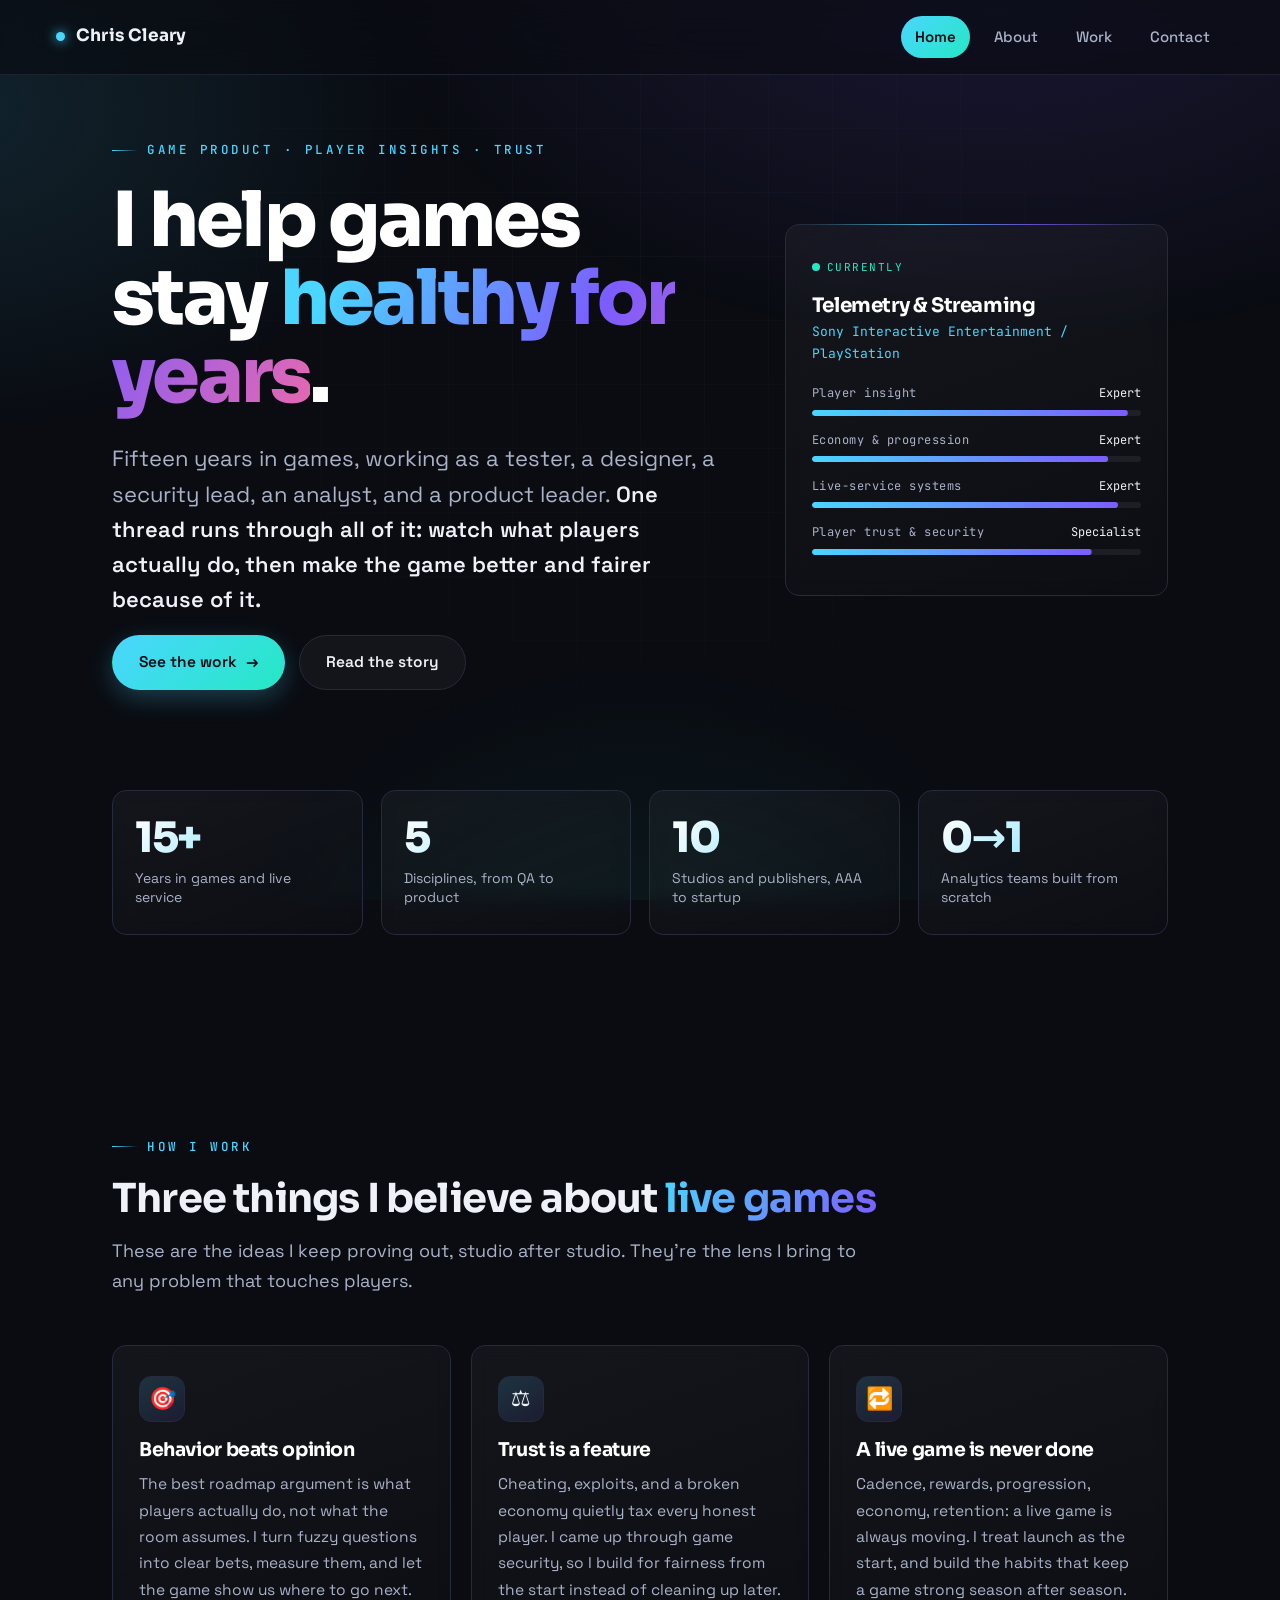
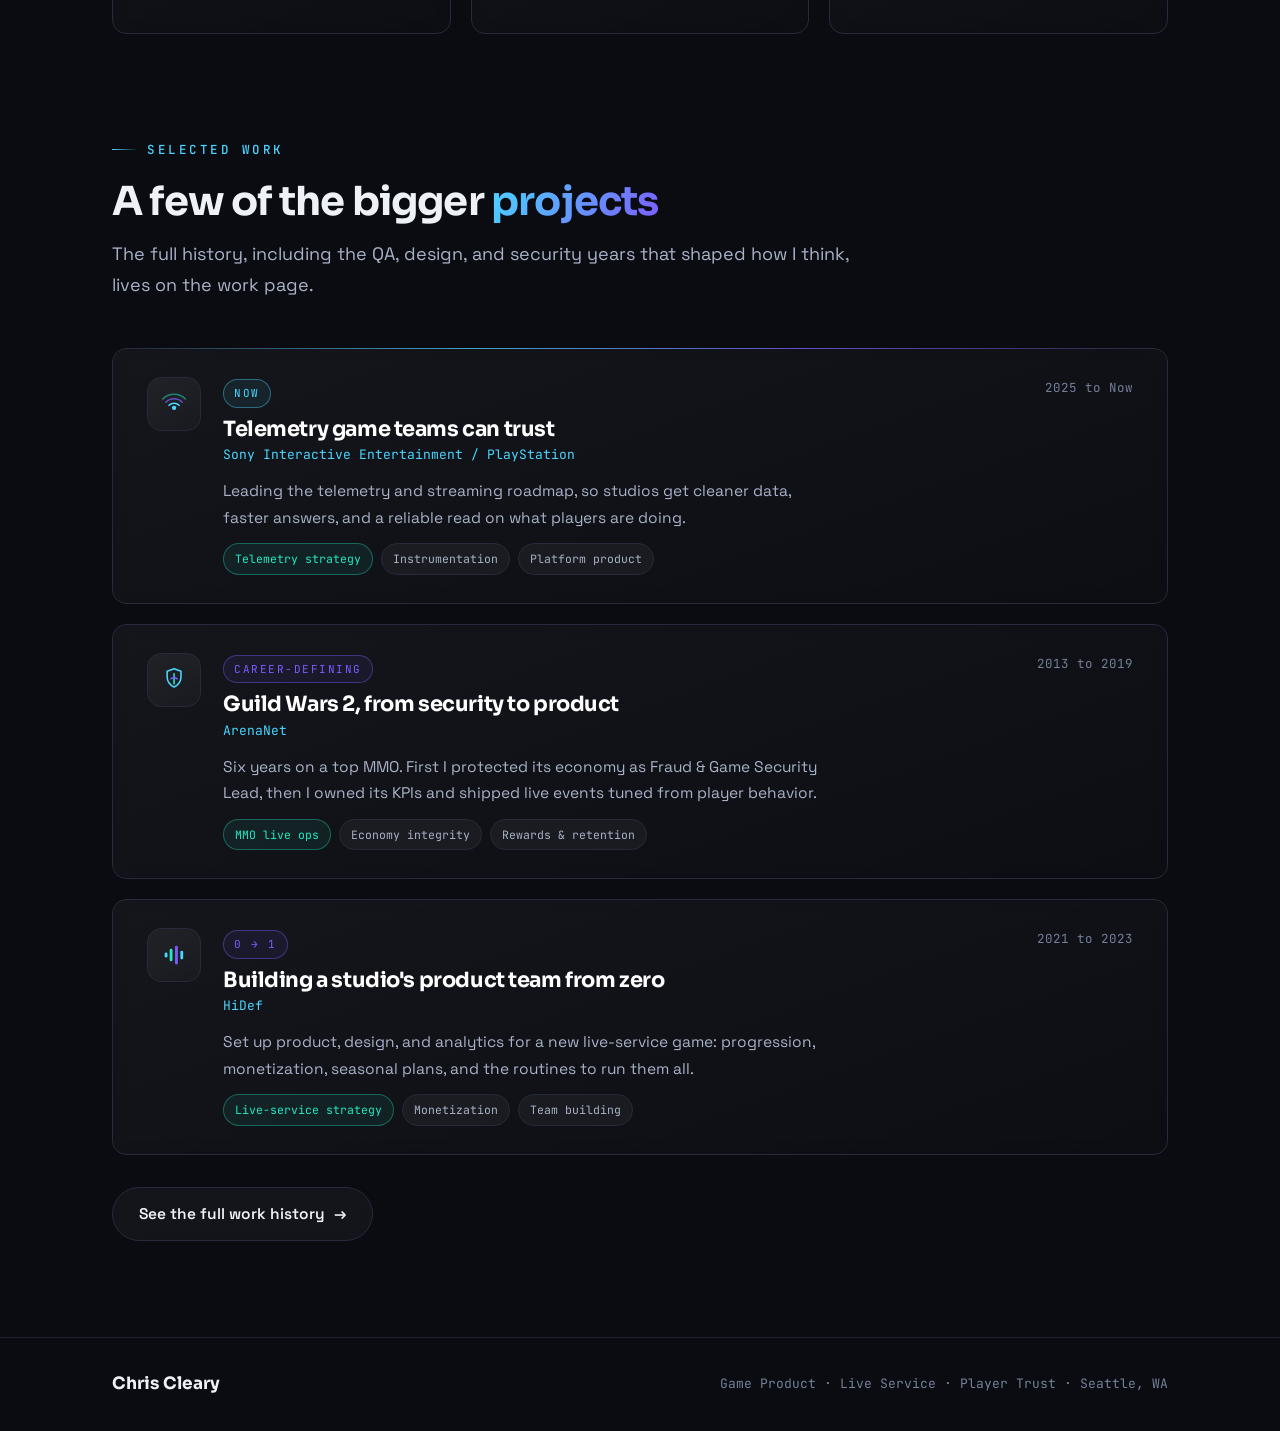
==== index.html @ 8abe70db "Add files via upload" ====
<!DOCTYPE html>
<html lang="en">
<head>
<meta charset="UTF-8">
<meta name="viewport" content="width=device-width, initial-scale=1.0">
<title>Chris Cleary, Game Product Manager</title>
<meta name="description" content="Game product, analytics, and player-trust leader with 15+ years across AAA, MMO, and live-service games. I help live games stay healthy for years.">
<meta name="author" content="Chris Cleary">
<meta property="og:type" content="website">
<meta property="og:title" content="Chris Cleary, Game Product Manager">
<meta property="og:description" content="Game product, analytics, and player-trust leader. I help live games stay healthy for years.">
<meta name="twitter:card" content="summary">
<meta name="twitter:title" content="Chris Cleary, Game Product Manager">
<meta name="twitter:description" content="Game product, analytics, and player-trust leader. I help live games stay healthy for years.">
<link rel="icon" href="data:image/svg+xml,%3Csvg xmlns=%27http://www.w3.org/2000/svg%27 viewBox=%270 0 32 32%27%3E%3Crect width=%2732%27 height=%2732%27 rx=%278%27 fill=%27%230a0c12%27/%3E%3Ccircle cx=%2716%27 cy=%2716%27 r=%277%27 fill=%27none%27 stroke=%27%234ad6ff%27 stroke-width=%272.5%27/%3E%3Ccircle cx=%2716%27 cy=%2716%27 r=%272.5%27 fill=%27%237c5cff%27/%3E%3C/svg%3E">
<link rel="stylesheet" href="style.css">
</head>
<body>

<nav class="nav">
  <a class="brand" href="index.html"><span class="dot"></span> Chris Cleary</a>
  <div class="nav-links">
    <a href="index.html" class="active">Home</a>
    <a href="about.html">About</a>
    <a href="work.html">Work</a>
    <a href="contact.html">Contact</a>
  </div>
</nav>

<header class="hero">
  <div class="wrap hero-grid">
    <div>
      <span class="kicker">Game Product · Player Insights · Trust</span>
      <h1>I help games<br>stay <span class="grad">healthy for years</span>.</h1>
      <p class="lede">Fifteen years in games, working as a tester, a designer, a security lead, an analyst, and a product leader. <strong>One thread runs through all of it: watch what players actually do, then make the game better and fairer because of it.</strong></p>
      <div class="hero-cta">
        <a class="btn" href="work.html">See the work <span class="arr">&rarr;</span></a>
        <a class="btn ghost" href="about.html">Read the story</a>
      </div>
    </div>

    <aside class="panel lit status-card">
      <div class="live"><span class="ring"></span> Currently</div>
      <h3>Telemetry &amp; Streaming</h3>
      <div class="org">Sony Interactive Entertainment / PlayStation</div>
      <div class="attr">
        <div class="attr-top"><span class="k">Player insight</span><span class="v">Expert</span></div>
        <div class="track"><i data-v="0.96"></i></div>
      </div>
      <div class="attr">
        <div class="attr-top"><span class="k">Economy &amp; progression</span><span class="v">Expert</span></div>
        <div class="track"><i data-v="0.9"></i></div>
      </div>
      <div class="attr">
        <div class="attr-top"><span class="k">Live-service systems</span><span class="v">Expert</span></div>
        <div class="track"><i data-v="0.93"></i></div>
      </div>
      <div class="attr">
        <div class="attr-top"><span class="k">Player trust &amp; security</span><span class="v">Specialist</span></div>
        <div class="track"><i data-v="0.85"></i></div>
      </div>
    </aside>
  </div>
</header>

<main class="wrap">

  <section style="padding-top:clamp(16px,3vw,32px)">
    <div class="metrics">
      <div class="panel hover-lift metric reveal"><div class="n">15+</div><div class="l">Years in games and live service</div></div>
      <div class="panel hover-lift metric reveal" data-delay="80"><div class="n">5</div><div class="l">Disciplines, from QA to product</div></div>
      <div class="panel hover-lift metric reveal" data-delay="160"><div class="n">10</div><div class="l">Studios and publishers, AAA to startup</div></div>
      <div class="panel hover-lift metric reveal" data-delay="240"><div class="n">0&rarr;1</div><div class="l">Analytics teams built from scratch</div></div>
    </div>
  </section>

  <section>
    <span class="kicker">How I work</span>
    <h2 class="section-title">Three things I believe about <span class="accent">live games</span></h2>
    <p class="section-sub">These are the ideas I keep proving out, studio after studio. They're the lens I bring to any problem that touches players.</p>
    <div class="pillars">
      <div class="panel hover-lift pillar reveal">
        <div class="ic">🎯</div>
        <h3>Behavior beats opinion</h3>
        <p>The best roadmap argument is what players actually do, not what the room assumes. I turn fuzzy questions into clear bets, measure them, and let the game show us where to go next.</p>
      </div>
      <div class="panel hover-lift pillar reveal" data-delay="100">
        <div class="ic">⚖️</div>
        <h3>Trust is a feature</h3>
        <p>Cheating, exploits, and a broken economy quietly tax every honest player. I came up through game security, so I build for fairness from the start instead of cleaning up later.</p>
      </div>
      <div class="panel hover-lift pillar reveal" data-delay="200">
        <div class="ic">🔁</div>
        <h3>A live game is never done</h3>
        <p>Cadence, rewards, progression, economy, retention: a live game is always moving. I treat launch as the start, and build the habits that keep a game strong season after season.</p>
      </div>
    </div>
  </section>

  <section style="padding-top:0">
    <span class="kicker">Selected work</span>
    <h2 class="section-title">A few of the bigger <span class="accent">projects</span></h2>
    <p class="section-sub">The full history, including the QA, design, and security years that shaped how I think, lives on the work page.</p>

    <div class="work-list">
      <a class="panel hover-lift lit work-card reveal" href="work.html#playstation">
        <div class="glyph"><span class="ricon" data-icon="telemetry"></span></div>
        <div>
          <span class="tier flagship">Now</span>
          <h3>Telemetry game teams can trust</h3>
          <div class="org">Sony Interactive Entertainment / PlayStation</div>
          <p class="blurb">Leading the telemetry and streaming roadmap, so studios get cleaner data, faster answers, and a reliable read on what players are doing.</p>
          <div class="chips"><span class="chip hot">Telemetry strategy</span><span class="chip">Instrumentation</span><span class="chip">Platform product</span></div>
        </div>
        <div class="when">2025 to Now</div>
      </a>

      <a class="panel hover-lift work-card reveal" data-delay="80" href="work.html#arenanet">
        <div class="glyph"><span class="ricon" data-icon="mmo"></span></div>
        <div>
          <span class="tier core">Career-defining</span>
          <h3>Guild Wars 2, from security to product</h3>
          <div class="org">ArenaNet</div>
          <p class="blurb">Six years on a top MMO. First I protected its economy as Fraud &amp; Game Security Lead, then I owned its KPIs and shipped live events tuned from player behavior.</p>
          <div class="chips"><span class="chip hot">MMO live ops</span><span class="chip">Economy integrity</span><span class="chip">Rewards &amp; retention</span></div>
        </div>
        <div class="when">2013 to 2019</div>
      </a>

      <a class="panel hover-lift work-card reveal" data-delay="160" href="work.html#hidef">
        <div class="glyph"><span class="ricon" data-icon="rhythm"></span></div>
        <div>
          <span class="tier core">0 &rarr; 1</span>
          <h3>Building a studio's product team from zero</h3>
          <div class="org">HiDef</div>
          <p class="blurb">Set up product, design, and analytics for a new live-service game: progression, monetization, seasonal plans, and the routines to run them all.</p>
          <div class="chips"><span class="chip hot">Live-service strategy</span><span class="chip">Monetization</span><span class="chip">Team building</span></div>
        </div>
        <div class="when">2021 to 2023</div>
      </a>
    </div>

    <div style="margin-top:32px"><a class="btn ghost" href="work.html">See the full work history <span class="arr">&rarr;</span></a></div>
  </section>

</main>

<footer class="footer">
  <div class="wrap">
    <span class="fb">Chris Cleary</span>
    <span class="fm">Game Product · Live Service · Player Trust · Seattle, WA</span>
  </div>
</footer>

<script src="app.js"></script>
<script src="icons.js"></script>
</body>
</html>
---- style.css ----
/* ============================================================
   CHRIS CLEARY  ·  Portfolio  ·  v2 "Console UI"
   Modern gaming aesthetic: PS5 / Riot / Destiny console-launcher
   feel. Deep desaturated charcoal-blue base, frosted-glass panels,
   a single confident cyan->violet accent, refined grotesk type,
   soft glow + smooth motion. No pixels, no scanlines.
   ============================================================ */

@import url('https://fonts.googleapis.com/css2?family=Sora:wght@300;400;500;600;700;800&family=Space+Grotesk:wght@400;500;600;700&family=JetBrains+Mono:wght@400;500&display=swap');

:root {
  --bg:        #0a0c12;
  --bg-2:      #0e111a;
  --surface:   #141823;
  --surface-2: #1a1f2e;
  --line:      #252b3d;
  --line-soft: #1c2230;

  --text:      #eef1f8;
  --text-2:    #aab2c8;
  --muted:     #767f99;

  --accent:    #4ad6ff;
  --accent-2:  #7c5cff;
  --accent-3:  #25e8c4;
  --signal:    #ff6b9d;
  --amber:     #ffc24b;

  --glow: 0 0 40px rgba(74,214,255,.18);

  --display: 'Sora', system-ui, sans-serif;
  --body:    'Space Grotesk', system-ui, sans-serif;
  --mono:    'JetBrains Mono', monospace;

  --r-sm: 8px;
  --r:    14px;
  --r-lg: 22px;
  --maxw: 1120px;
  --ease: cubic-bezier(.22,.61,.36,1);
}

* { box-sizing: border-box; margin: 0; padding: 0; }
html { scroll-behavior: smooth; -webkit-font-smoothing: antialiased; }

body {
  font-family: var(--body);
  background: var(--bg);
  color: var(--text);
  line-height: 1.7;
  font-size: 17px;
  overflow-x: hidden;
  position: relative;
  min-height: 100vh;
}

body::before {
  content: ""; position: fixed; inset: 0; z-index: 0; pointer-events: none;
  background:
    radial-gradient(1100px 700px at 78% -8%, rgba(124,92,255,.16), transparent 60%),
    radial-gradient(900px 600px at -5% 12%, rgba(74,214,255,.12), transparent 55%),
    radial-gradient(800px 700px at 50% 115%, rgba(37,232,196,.08), transparent 55%);
}
body::after {
  content: ""; position: fixed; inset: 0; z-index: 0; pointer-events: none;
  background-image:
    linear-gradient(rgba(255,255,255,.022) 1px, transparent 1px),
    linear-gradient(90deg, rgba(255,255,255,.022) 1px, transparent 1px);
  background-size: 64px 64px;
  -webkit-mask-image: radial-gradient(circle at 50% 30%, #000 0%, transparent 75%);
  mask-image: radial-gradient(circle at 50% 30%, #000 0%, transparent 75%);
}

a { color: var(--accent); text-decoration: none; transition: color .2s; }
::selection { background: rgba(74,214,255,.28); color: #fff; }

/* ===== NAV ===== */
.nav {
  position: sticky; top: 0; z-index: 100;
  display: flex; align-items: center; justify-content: space-between; gap: 1rem;
  padding: 16px clamp(18px, 5vw, 56px);
  background: rgba(10,12,18,.7);
  backdrop-filter: blur(18px) saturate(140%);
  -webkit-backdrop-filter: blur(18px) saturate(140%);
  border-bottom: 1px solid var(--line-soft);
}
.brand { font-family: var(--display); font-weight: 700; font-size: 17px; letter-spacing:.2px; color: var(--text); display:flex; align-items:center; gap:11px; }
.brand .dot { width:9px; height:9px; border-radius:50%; background: var(--accent); box-shadow:0 0 12px var(--accent); animation: pulse 2.4s var(--ease) infinite; }
@keyframes pulse { 0%,100%{box-shadow:0 0 10px var(--accent);opacity:1} 50%{box-shadow:0 0 20px var(--accent);opacity:.6} }

.nav-links { display:flex; gap:clamp(4px,1.5vw,10px); align-items:center; }
.nav-links a { font-family:var(--body); font-weight:500; font-size:15px; color:var(--text-2); padding:8px 14px; border-radius:100px; transition:all .2s var(--ease); }
.nav-links a:hover { color:var(--text); background:rgba(255,255,255,.05); }
.nav-links a.active { color:var(--bg); background:linear-gradient(135deg,var(--accent),var(--accent-3)); font-weight:600; }

/* ===== LAYOUT ===== */
.wrap { max-width:var(--maxw); margin:0 auto; padding:0 clamp(18px,5vw,32px); position:relative; z-index:1; }
section { padding: clamp(48px,8vw,96px) 0; }

.kicker { font-family:var(--mono); font-size:12.5px; font-weight:500; color:var(--accent); letter-spacing:2.5px; text-transform:uppercase; display:inline-flex; align-items:center; gap:9px; margin-bottom:20px; }
.kicker::before { content:""; width:26px; height:1px; background:linear-gradient(90deg,var(--accent),transparent); }

h1,h2,h3,h4 { font-family:var(--display); font-weight:700; line-height:1.12; letter-spacing:-.02em; }
.section-title { font-size:clamp(26px,4.5vw,40px); color:var(--text); margin-bottom:14px; }
.section-title .accent { background:linear-gradient(120deg,var(--accent),var(--accent-2)); -webkit-background-clip:text; background-clip:text; color:transparent; }
.section-sub { color:var(--text-2); font-size:18px; max-width:62ch; margin-bottom:48px; }

/* ===== GLASS PANELS ===== */
.panel { background:linear-gradient(160deg,rgba(255,255,255,.045),rgba(255,255,255,.012)); border:1px solid var(--line); border-radius:var(--r); backdrop-filter:blur(8px); -webkit-backdrop-filter:blur(8px); position:relative; transition:border-color .3s var(--ease),transform .3s var(--ease),box-shadow .3s var(--ease); }
.panel.hover-lift:hover { transform:translateY(-4px); border-color:rgba(74,214,255,.4); box-shadow:0 20px 50px rgba(0,0,0,.45),var(--glow); }
.panel.lit::before { content:""; position:absolute; top:-1px; left:22px; right:22px; height:1px; background:linear-gradient(90deg,transparent,var(--accent),var(--accent-2),transparent); opacity:.7; }

/* ===== BUTTONS ===== */
.btn { font-family:var(--body); font-weight:600; font-size:15.5px; cursor:pointer; display:inline-flex; align-items:center; gap:9px; padding:13px 26px; border-radius:100px; border:1px solid transparent; color:var(--bg); background:linear-gradient(135deg,var(--accent),var(--accent-3)); transition:transform .2s var(--ease),box-shadow .2s var(--ease),filter .2s; box-shadow:0 8px 24px rgba(74,214,255,.25); }
.btn:hover { transform:translateY(-2px); box-shadow:0 14px 34px rgba(74,214,255,.38); filter:brightness(1.06); }
.btn:active { transform:translateY(0); }
.btn.ghost { background:rgba(255,255,255,.04); color:var(--text); border-color:var(--line); box-shadow:none; backdrop-filter:blur(8px); }
.btn.ghost:hover { border-color:rgba(74,214,255,.5); color:var(--accent); box-shadow:0 0 0 1px rgba(74,214,255,.3); }
.btn .arr { transition:transform .2s var(--ease); }
.btn:hover .arr { transform:translateX(3px); }

/* ===== HERO ===== */
.hero { padding-top:clamp(28px,5vw,56px); padding-bottom:clamp(36px,6vw,68px); }
.hero-grid { display:grid; grid-template-columns:1.35fr .85fr; gap:clamp(32px,5vw,64px); align-items:center; }
@media (max-width:880px){ .hero-grid{grid-template-columns:1fr;} }
.hero h1 { font-size:clamp(38px,7vw,76px); font-weight:800; line-height:1.03; letter-spacing:-.035em; color:#fff; margin-bottom:26px; }
.hero h1 .grad { background:linear-gradient(115deg,var(--accent) 10%,var(--accent-2) 55%,var(--signal) 110%); -webkit-background-clip:text; background-clip:text; color:transparent; }
.hero .lede { font-size:clamp(18px,2.3vw,22px); color:var(--text-2); max-width:54ch; margin-bottom:18px; line-height:1.6; }
.hero .lede strong { color:var(--text); font-weight:600; }
.hero-cta { display:flex; gap:14px; flex-wrap:wrap; margin-top:14px; }

.status-card { padding:26px; }
.status-card .live { font-family:var(--mono); font-size:11px; letter-spacing:1.5px; text-transform:uppercase; color:var(--accent-3); display:inline-flex; align-items:center; gap:7px; margin-bottom:18px; }
.status-card .live .ring { width:8px; height:8px; border-radius:50%; background:var(--accent-3); animation:live 2s infinite; }
@keyframes live { 0%{box-shadow:0 0 0 0 rgba(37,232,196,.5)} 70%{box-shadow:0 0 0 8px rgba(37,232,196,0)} 100%{box-shadow:0 0 0 0 rgba(37,232,196,0)} }
.status-card h3 { font-size:20px; color:#fff; margin-bottom:4px; }
.status-card .org { font-family:var(--mono); font-size:13px; color:var(--accent); margin-bottom:18px; }
.attr { margin:14px 0; }
.attr-top { display:flex; justify-content:space-between; font-family:var(--mono); font-size:12px; margin-bottom:6px; }
.attr-top .k { color:var(--text-2); letter-spacing:.5px; }
.attr-top .v { color:var(--text); }
.track { height:6px; border-radius:100px; background:rgba(255,255,255,.06); overflow:hidden; }
.track > i { display:block; height:100%; border-radius:100px; transform-origin:left; background:linear-gradient(90deg,var(--accent),var(--accent-2)); }

/* ===== METRICS ===== */
.metrics { display:grid; grid-template-columns:repeat(4,1fr); gap:18px; }
@media (max-width:720px){ .metrics{grid-template-columns:repeat(2,1fr);} }
.metric { padding:26px 22px; }
.metric .n { font-family:var(--display); font-weight:800; font-size:clamp(30px,4vw,42px); line-height:1; letter-spacing:-.03em; background:linear-gradient(135deg,#fff,var(--accent)); -webkit-background-clip:text; background-clip:text; color:transparent; }
.metric .l { font-size:14px; color:var(--text-2); margin-top:10px; line-height:1.4; }

/* ===== PILLARS ===== */
.pillars { display:grid; grid-template-columns:repeat(3,1fr); gap:20px; }
@media (max-width:820px){ .pillars{grid-template-columns:1fr;} }
.pillar { padding:30px 26px; }
.pillar .ic { width:46px; height:46px; border-radius:12px; display:grid; place-items:center; font-size:22px; background:linear-gradient(150deg,rgba(74,214,255,.16),rgba(124,92,255,.1)); border:1px solid var(--line); margin-bottom:18px; }
.pillar h3 { font-size:19px; color:#fff; margin-bottom:10px; }
.pillar p { color:var(--text-2); font-size:15.5px; }

/* ===== WORK CARDS ===== */
.work-list { display:grid; gap:20px; }
.work-card { padding:28px clamp(22px,3vw,34px); display:grid; grid-template-columns:auto 1fr auto; gap:22px; align-items:start; }
@media (max-width:680px){ .work-card{grid-template-columns:1fr; gap:14px;} }
.work-card .glyph { width:54px; height:54px; border-radius:14px; display:grid; place-items:center; font-size:24px; background:linear-gradient(150deg,rgba(255,255,255,.06),rgba(255,255,255,.02)); border:1px solid var(--line); }
.work-card h3 { font-size:21px; color:#fff; margin-bottom:3px; }
.work-card .org { font-family:var(--mono); font-size:13px; color:var(--accent); }
.work-card .blurb { color:var(--text-2); font-size:15.5px; margin:12px 0; max-width:60ch; }
.work-card .when { font-family:var(--mono); font-size:12.5px; color:var(--muted); white-space:nowrap; }
@media (max-width:680px){ .work-card .when{order:-1;} }
.chips { display:flex; flex-wrap:wrap; gap:8px; }
.chip { font-family:var(--mono); font-size:11.5px; color:var(--text-2); background:rgba(255,255,255,.04); border:1px solid var(--line); padding:5px 11px; border-radius:100px; }
.chip.hot { color:var(--accent-3); border-color:rgba(37,232,196,.35); background:rgba(37,232,196,.07); }
.tier { font-family:var(--mono); font-size:11px; letter-spacing:1.5px; text-transform:uppercase; padding:4px 10px; border-radius:100px; display:inline-block; margin-bottom:10px; }
.tier.flagship { color:var(--accent); border:1px solid rgba(74,214,255,.4); background:rgba(74,214,255,.08); }
.tier.core { color:var(--accent-2); border:1px solid rgba(124,92,255,.4); background:rgba(124,92,255,.08); }
.tier.foundation { color:var(--amber); border:1px solid rgba(255,194,75,.35); background:rgba(255,194,75,.07); }

/* ===== CASE STUDY ===== */
.case { padding:36px clamp(24px,4vw,44px); }
.case-head { display:flex; flex-wrap:wrap; justify-content:space-between; gap:14px; align-items:baseline; margin-bottom:8px; }
.case h2 { font-size:clamp(24px,3.6vw,32px); color:#fff; }
.case .role { font-family:var(--mono); font-size:14px; color:var(--accent); margin-top:4px; }
.case .when { font-family:var(--mono); font-size:13px; color:var(--muted); }
.case .lead { color:var(--text); font-size:18px; line-height:1.7; margin:18px 0; }
.case .block-label { font-family:var(--mono); font-size:12px; letter-spacing:2px; text-transform:uppercase; color:var(--accent-3); margin:26px 0 10px; display:flex; align-items:center; gap:9px; }
.case .block-label::before { content:""; width:18px; height:1px; background:var(--accent-3); }
.case p { color:var(--text-2); }
.case .outcomes { list-style:none; display:grid; gap:10px; margin-top:8px; }
.case .outcomes li { color:var(--text); font-size:16px; padding-left:26px; position:relative; }
.case .outcomes li::before { content:"->"; position:absolute; left:0; color:var(--accent); font-family:var(--mono); }

/* ===== PROSE / ABOUT ===== */
.prose { max-width:70ch; }
.prose .kicker { margin-top:0; }
.prose p { color:var(--text-2); font-size:18px; line-height:1.8; margin-bottom:22px; }
.prose p.big { font-size:clamp(22px,3vw,28px); line-height:1.45; color:var(--text); font-family:var(--display); font-weight:500; letter-spacing:-.01em; }
.prose strong { color:var(--text); font-weight:600; }
.prose em { color:var(--accent); font-style:normal; }
.pullquote { border-left:2px solid var(--accent); padding:6px 0 6px 26px; margin:34px 0; font-family:var(--display); font-weight:500; font-size:clamp(20px,2.6vw,26px); line-height:1.45; color:#fff; letter-spacing:-.01em; }

.timeline { list-style:none; display:grid; gap:0; margin-top:8px; }
.tl-item { display:grid; grid-template-columns:130px 1fr; gap:24px; padding:20px 0; border-bottom:1px solid var(--line-soft); align-items:baseline; }
@media (max-width:640px){ .tl-item{grid-template-columns:1fr; gap:4px;} }
.tl-item:last-child { border-bottom:none; }
.tl-yr { font-family:var(--mono); font-size:13px; color:var(--accent); }
.tl-body h4 { font-size:17px; color:#fff; margin-bottom:2px; }
.tl-body p { color:var(--text-2); font-size:15px; }

.caps { display:flex; flex-wrap:wrap; gap:10px; }
.cap-tag { font-family:var(--body); font-weight:500; font-size:14.5px; color:var(--text-2); background:rgba(255,255,255,.035); border:1px solid var(--line); padding:8px 16px; border-radius:100px; transition:all .2s var(--ease); }
.cap-tag:hover { color:var(--text); border-color:rgba(74,214,255,.45); transform:translateY(-2px); }

/* ===== CONTACT ===== */
.contact-card { padding:clamp(32px,6vw,64px); text-align:center; max-width:720px; margin:0 auto; }
.contact-card h2 { font-size:clamp(30px,5vw,48px); color:#fff; margin-bottom:18px; letter-spacing:-.03em; }
.contact-card h2 .grad { background:linear-gradient(115deg,var(--accent),var(--accent-2)); -webkit-background-clip:text; background-clip:text; color:transparent; }
.contact-card p { color:var(--text-2); font-size:18px; margin-bottom:36px; max-width:52ch; margin-left:auto; margin-right:auto; }
.contact-links { display:grid; gap:14px; max-width:460px; margin:0 auto; }
.clink { display:flex; align-items:center; gap:16px; padding:18px 22px; border-radius:var(--r); border:1px solid var(--line); background:rgba(255,255,255,.025); transition:all .25s var(--ease); text-align:left; }
.clink:hover { border-color:rgba(74,214,255,.45); transform:translateX(4px); background:rgba(74,214,255,.05); }
.clink .ic { width:42px; height:42px; border-radius:11px; display:grid; place-items:center; font-size:19px; background:linear-gradient(150deg,rgba(74,214,255,.16),rgba(124,92,255,.1)); border:1px solid var(--line); flex-shrink:0; }
.clink .ct { display:flex; flex-direction:column; }
.clink .lbl { font-size:13px; color:var(--muted); font-family:var(--mono); }
.clink .val { font-size:16px; color:var(--text); font-weight:500; }
.clink .arr { margin-left:auto; color:var(--muted); transition:all .2s var(--ease); }
.clink:hover .arr { color:var(--accent); transform:translateX(3px); }

/* ===== FOOTER ===== */
.footer { border-top:1px solid var(--line-soft); padding:32px 0; }
.footer .wrap { display:flex; justify-content:space-between; align-items:center; gap:16px; flex-wrap:wrap; }
.footer .fb { font-family:var(--display); font-weight:700; color:var(--text); }
.footer .fm { font-family:var(--mono); font-size:13px; color:var(--muted); }

/* ===== reveal ===== */
.reveal { opacity:0; transform:translateY(22px); transition:opacity .7s var(--ease),transform .7s var(--ease); }
.reveal.in { opacity:1; transform:none; }
@keyframes rise { from{opacity:0; transform:translateY(20px);} to{opacity:1; transform:none;} }
.hero .kicker,.hero h1,.hero .lede,.hero-cta { animation:rise .8s var(--ease) both; }
.hero h1 { animation-delay:.06s; } .hero .lede { animation-delay:.16s; } .hero-cta { animation-delay:.26s; }
.status-card { animation:rise .9s var(--ease) .28s both; }
@media (prefers-reduced-motion: reduce){ *{animation:none !important; transition:none !important;} .reveal{opacity:1; transform:none;} }

/* ===== TESTIMONIALS ===== */
.quotes { display:grid; grid-template-columns:repeat(2,1fr); gap:20px; }
@media (max-width:760px){ .quotes{grid-template-columns:1fr;} }
.quote { padding:30px 28px; }
.quote .mark { font-family:var(--display); font-weight:800; font-size:46px; line-height:.6; color:var(--accent); opacity:.5; margin-bottom:14px; display:block; }
.quote p { color:var(--text); font-size:17px; line-height:1.65; font-family:var(--display); font-weight:400; letter-spacing:-.01em; }
.quote .ctx { font-family:var(--mono); font-size:12px; color:var(--muted); margin-top:16px; letter-spacing:.5px; }
.quote.span2 { grid-column:1 / -1; }
.quote.span2 p { font-size:19px; }

/* ===== ORIGINAL ROLE ICONS ===== */
.ricon { display:inline-grid; place-items:center; width:100%; height:100%; }
.ricon svg { width:60%; height:60%; }
.work-card .glyph .ricon svg { width:58%; height:58%; }
/* icon used inline beside case headings */
.case h2 .ricon { display:inline-grid; width:34px; height:34px; vertical-align:-8px; margin-right:6px; border-radius:9px;
  background:linear-gradient(150deg,rgba(255,255,255,.06),rgba(255,255,255,.02)); border:1px solid var(--line); }
.case h2 .ricon svg { width:64%; height:64%; }
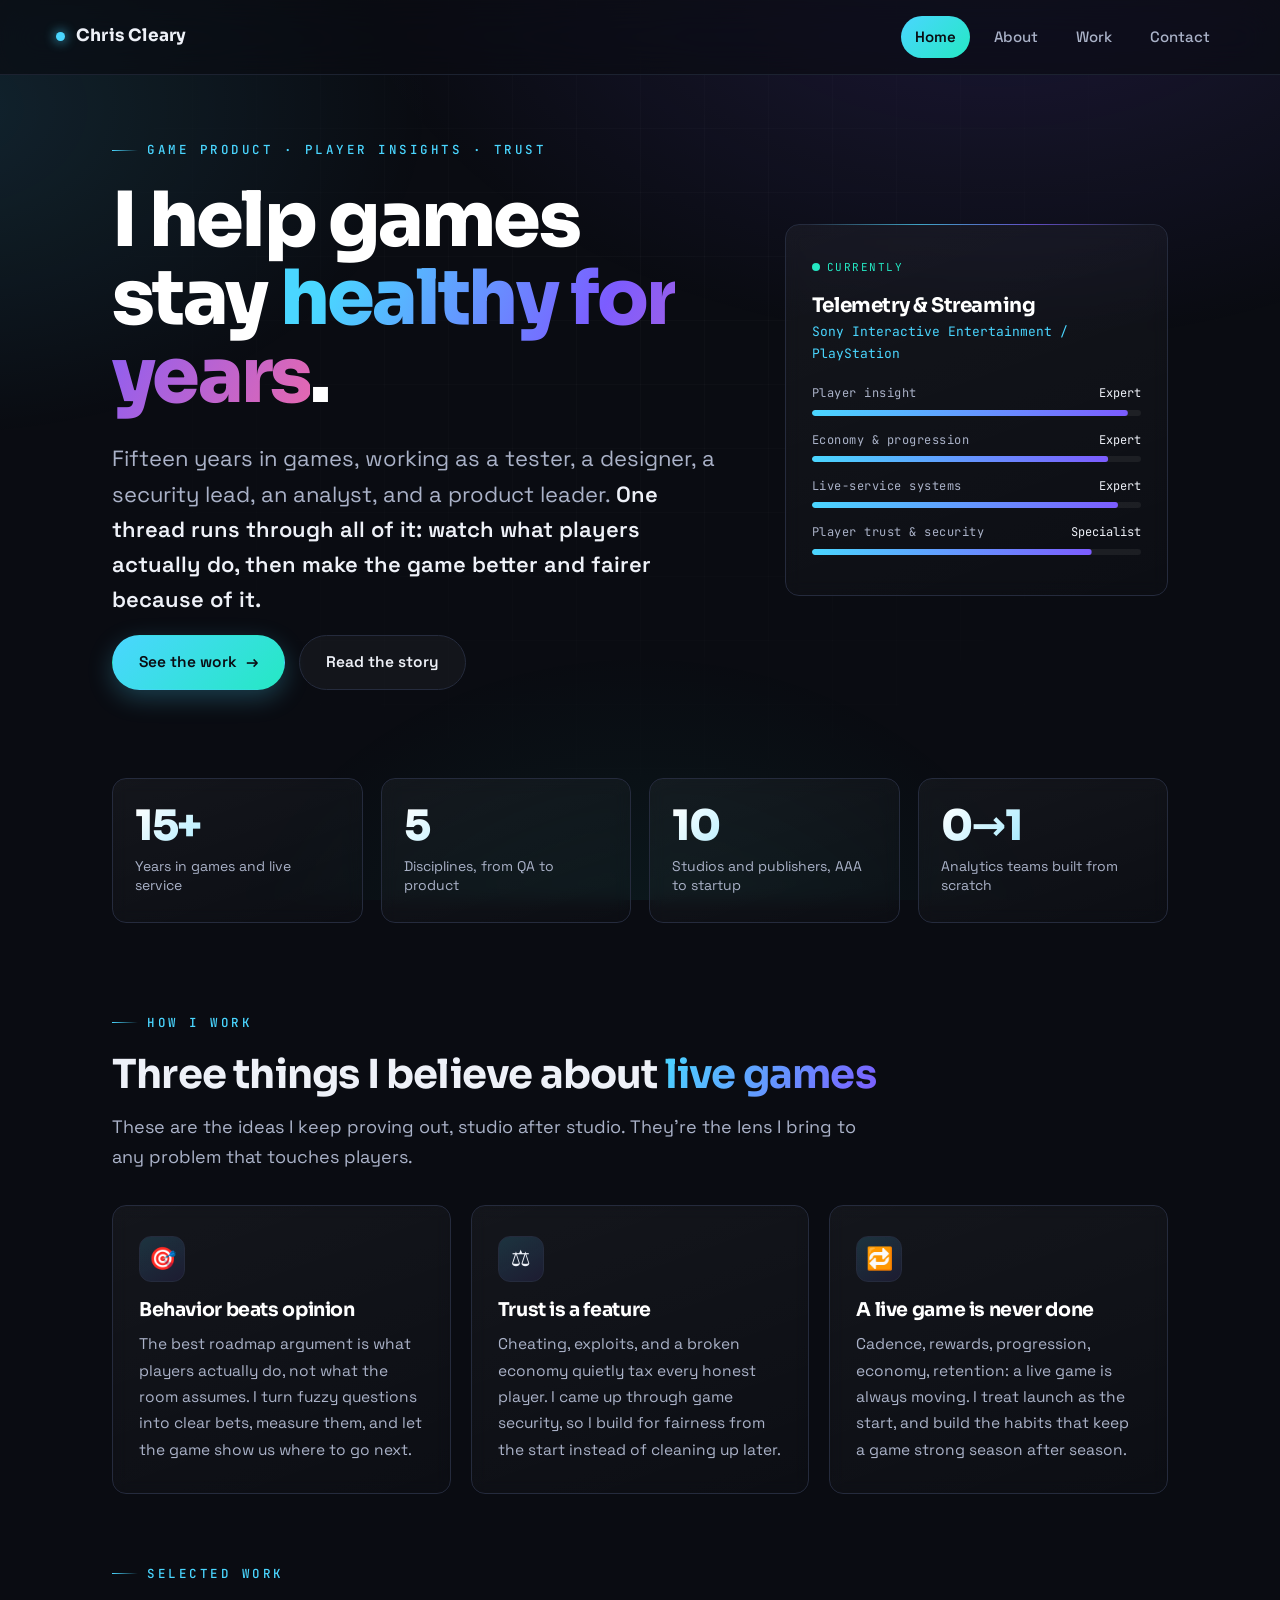
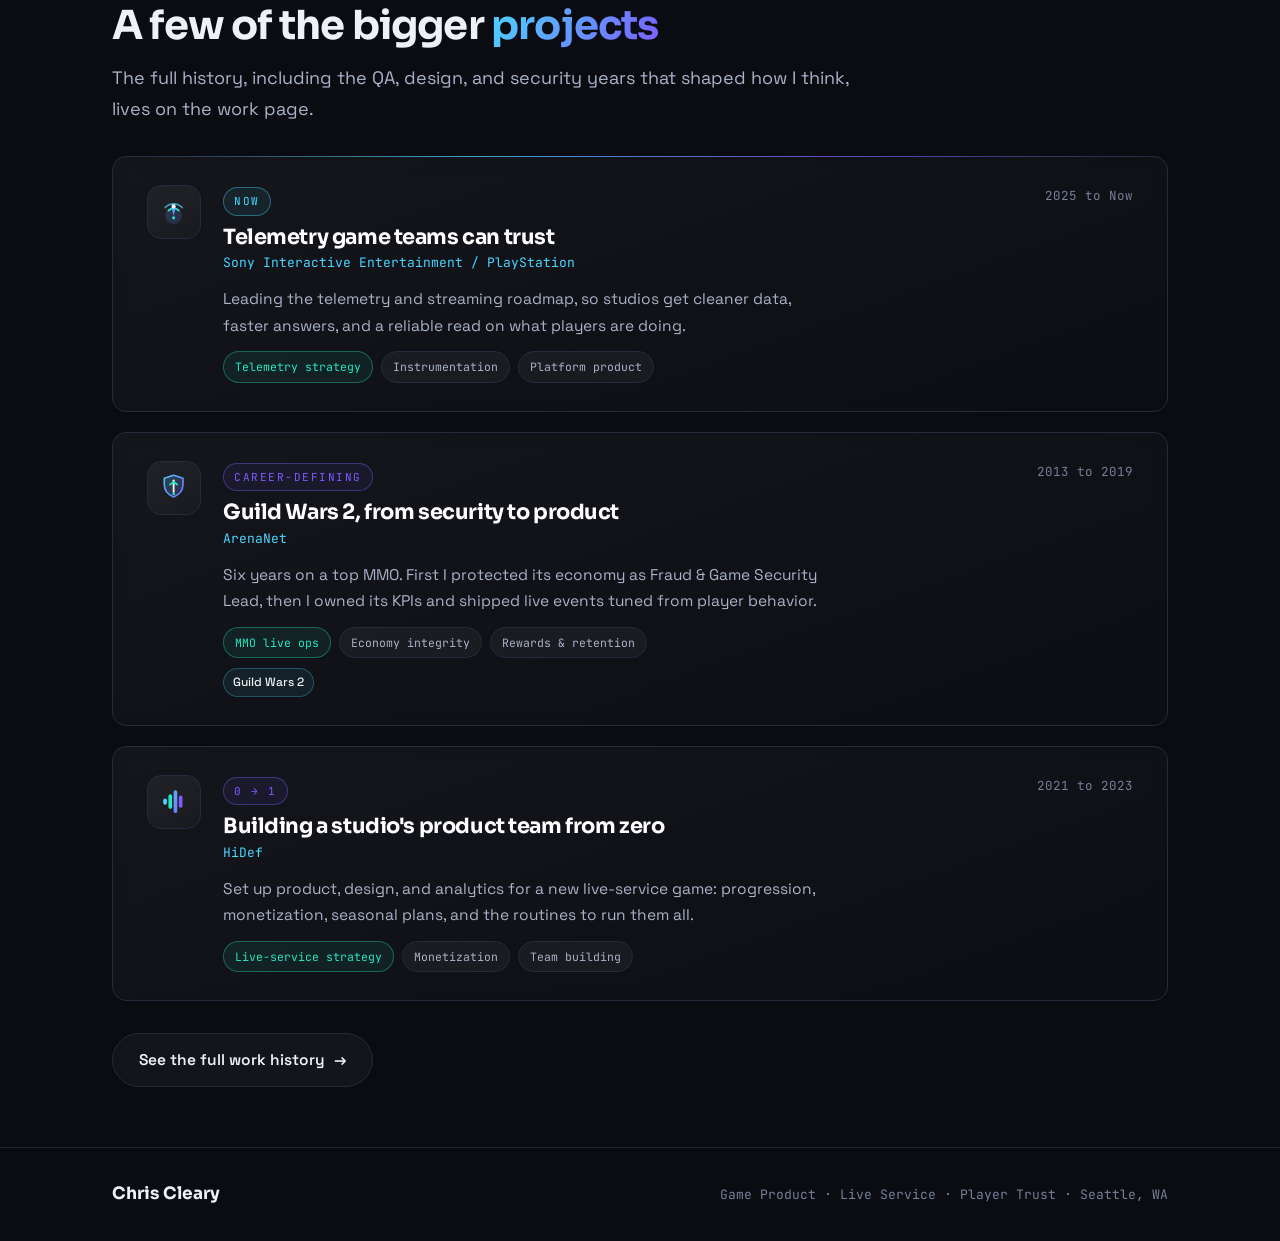
==== commit 6b995d49: "Add files via upload" ====
--- a/index.html
+++ b/index.html
@@ -65,7 +65,7 @@
 
 <main class="wrap">
 
-  <section style="padding-top:clamp(16px,3vw,32px)">
+  <section style="padding-top:clamp(8px,2vw,20px); padding-bottom:clamp(8px,2vw,20px)">
     <div class="metrics">
       <div class="panel hover-lift metric reveal"><div class="n">15+</div><div class="l">Years in games and live service</div></div>
       <div class="panel hover-lift metric reveal" data-delay="80"><div class="n">5</div><div class="l">Disciplines, from QA to product</div></div>
@@ -123,6 +123,7 @@
           <div class="org">ArenaNet</div>
           <p class="blurb">Six years on a top MMO. First I protected its economy as Fraud &amp; Game Security Lead, then I owned its KPIs and shipped live events tuned from player behavior.</p>
           <div class="chips"><span class="chip hot">MMO live ops</span><span class="chip">Economy integrity</span><span class="chip">Rewards &amp; retention</span></div>
+          <div class="titles"><span class="game">Guild Wars 2</span></div>
         </div>
         <div class="when">2013 to 2019</div>
       </a>
--- a/style.css
+++ b/style.css
@@ -94,7 +94,7 @@
 
 /* ===== LAYOUT ===== */
 .wrap { max-width:var(--maxw); margin:0 auto; padding:0 clamp(18px,5vw,32px); position:relative; z-index:1; }
-section { padding: clamp(48px,8vw,96px) 0; }
+section { padding: clamp(32px,5vw,60px) 0; }
 
 .kicker { font-family:var(--mono); font-size:12.5px; font-weight:500; color:var(--accent); letter-spacing:2.5px; text-transform:uppercase; display:inline-flex; align-items:center; gap:9px; margin-bottom:20px; }
 .kicker::before { content:""; width:26px; height:1px; background:linear-gradient(90deg,var(--accent),transparent); }
@@ -102,7 +102,7 @@
 h1,h2,h3,h4 { font-family:var(--display); font-weight:700; line-height:1.12; letter-spacing:-.02em; }
 .section-title { font-size:clamp(26px,4.5vw,40px); color:var(--text); margin-bottom:14px; }
 .section-title .accent { background:linear-gradient(120deg,var(--accent),var(--accent-2)); -webkit-background-clip:text; background-clip:text; color:transparent; }
-.section-sub { color:var(--text-2); font-size:18px; max-width:62ch; margin-bottom:48px; }
+.section-sub { color:var(--text-2); font-size:18px; max-width:62ch; margin-bottom:32px; }
 
 /* ===== GLASS PANELS ===== */
 .panel { background:linear-gradient(160deg,rgba(255,255,255,.045),rgba(255,255,255,.012)); border:1px solid var(--line); border-radius:var(--r); backdrop-filter:blur(8px); -webkit-backdrop-filter:blur(8px); position:relative; transition:border-color .3s var(--ease),transform .3s var(--ease),box-shadow .3s var(--ease); }
@@ -251,9 +251,18 @@
 
 /* ===== ORIGINAL ROLE ICONS ===== */
 .ricon { display:inline-grid; place-items:center; width:100%; height:100%; }
-.ricon svg { width:60%; height:60%; }
-.work-card .glyph .ricon svg { width:58%; height:58%; }
+.ricon svg { width:66%; height:66%; }
+.work-card .glyph .ricon svg { width:64%; height:64%; }
 /* icon used inline beside case headings */
 .case h2 .ricon { display:inline-grid; width:34px; height:34px; vertical-align:-8px; margin-right:6px; border-radius:9px;
   background:linear-gradient(150deg,rgba(255,255,255,.06),rgba(255,255,255,.02)); border:1px solid var(--line); }
-.case h2 .ricon svg { width:64%; height:64%; }
+.case h2 .ricon svg { width:74%; height:74%; }
+
+/* ===== GAMES / TITLES CALLOUT ===== */
+.titles { display:flex; flex-wrap:wrap; align-items:center; gap:8px; margin-top:14px; }
+.titles .tlabel { font-family:var(--mono); font-size:11px; letter-spacing:1.5px; text-transform:uppercase; color:var(--muted); }
+.game { font-family:var(--body); font-weight:500; font-size:13px; color:var(--text); background:rgba(74,214,255,.08);
+  border:1px solid rgba(74,214,255,.28); padding:4px 11px; border-radius:100px; }
+/* compact games line for home cards */
+.work-card .titles { margin-top:10px; }
+.work-card .game { font-size:12px; padding:3px 9px; }
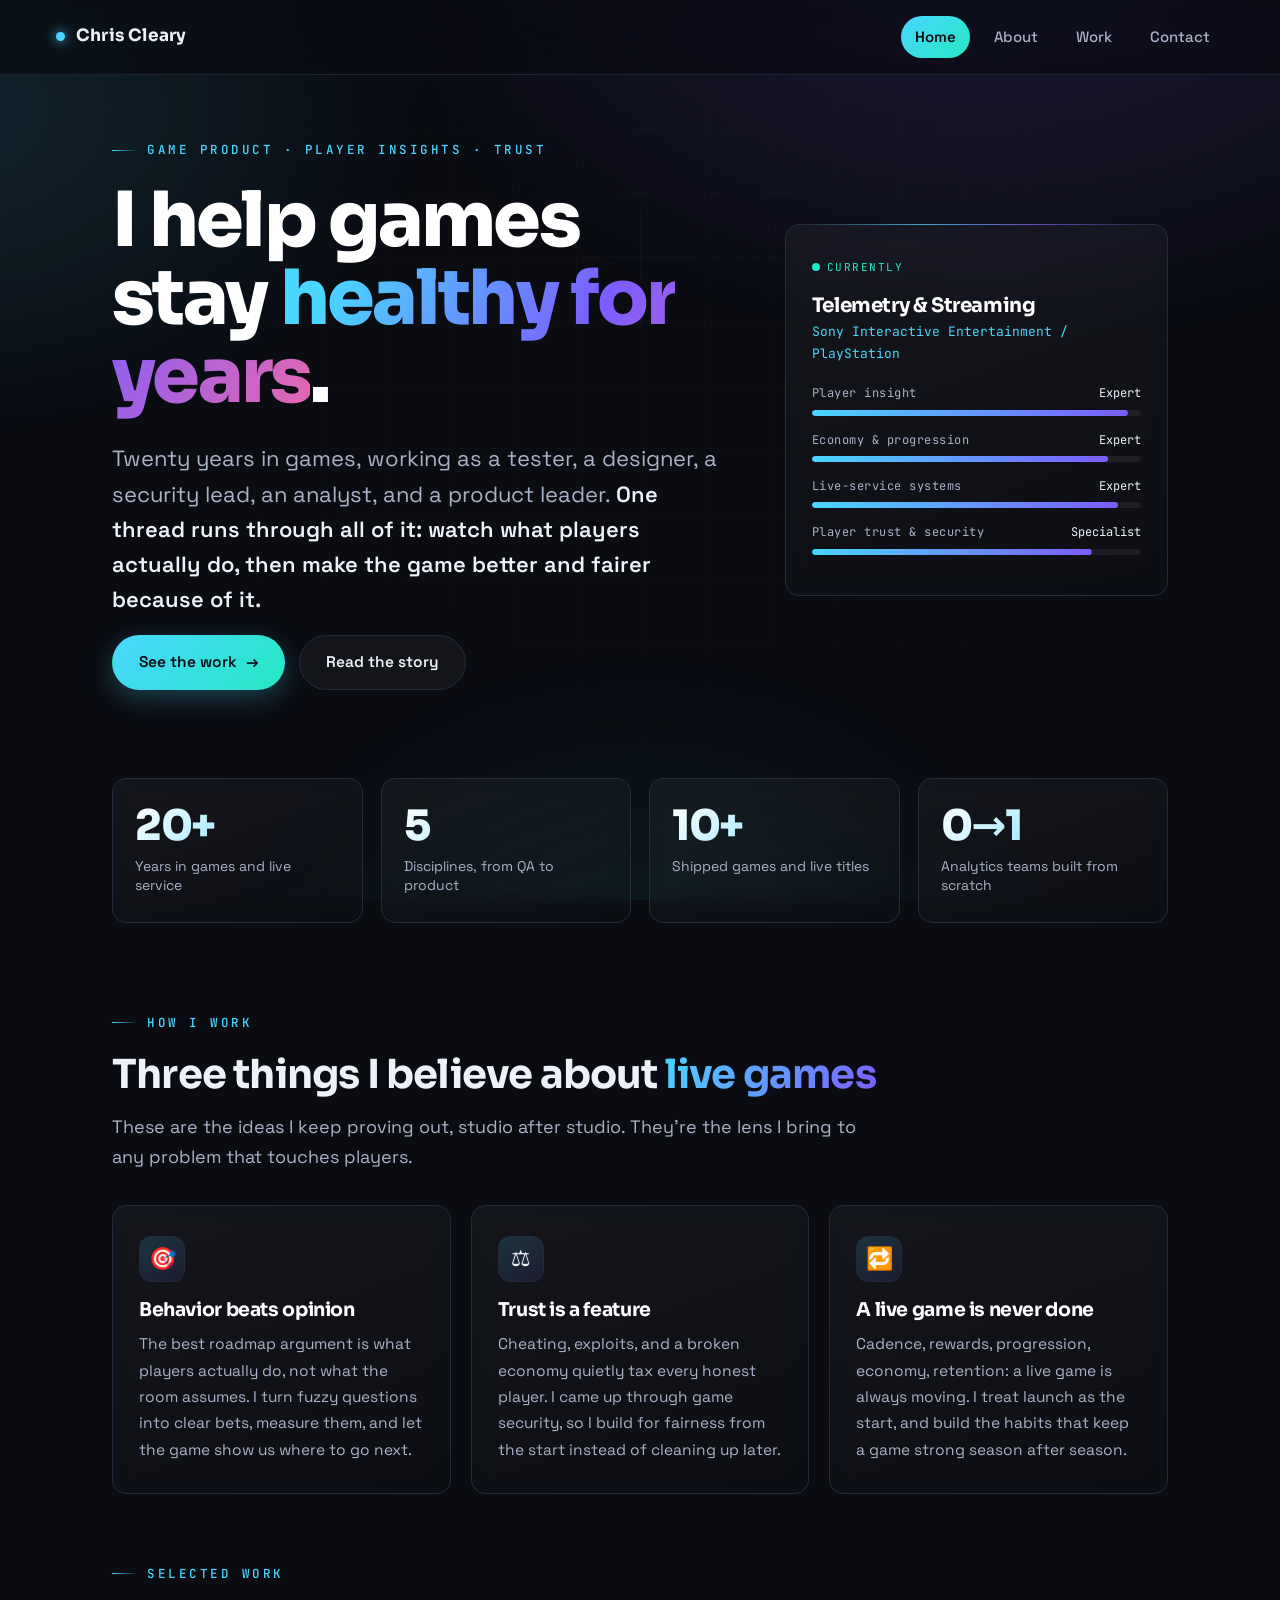
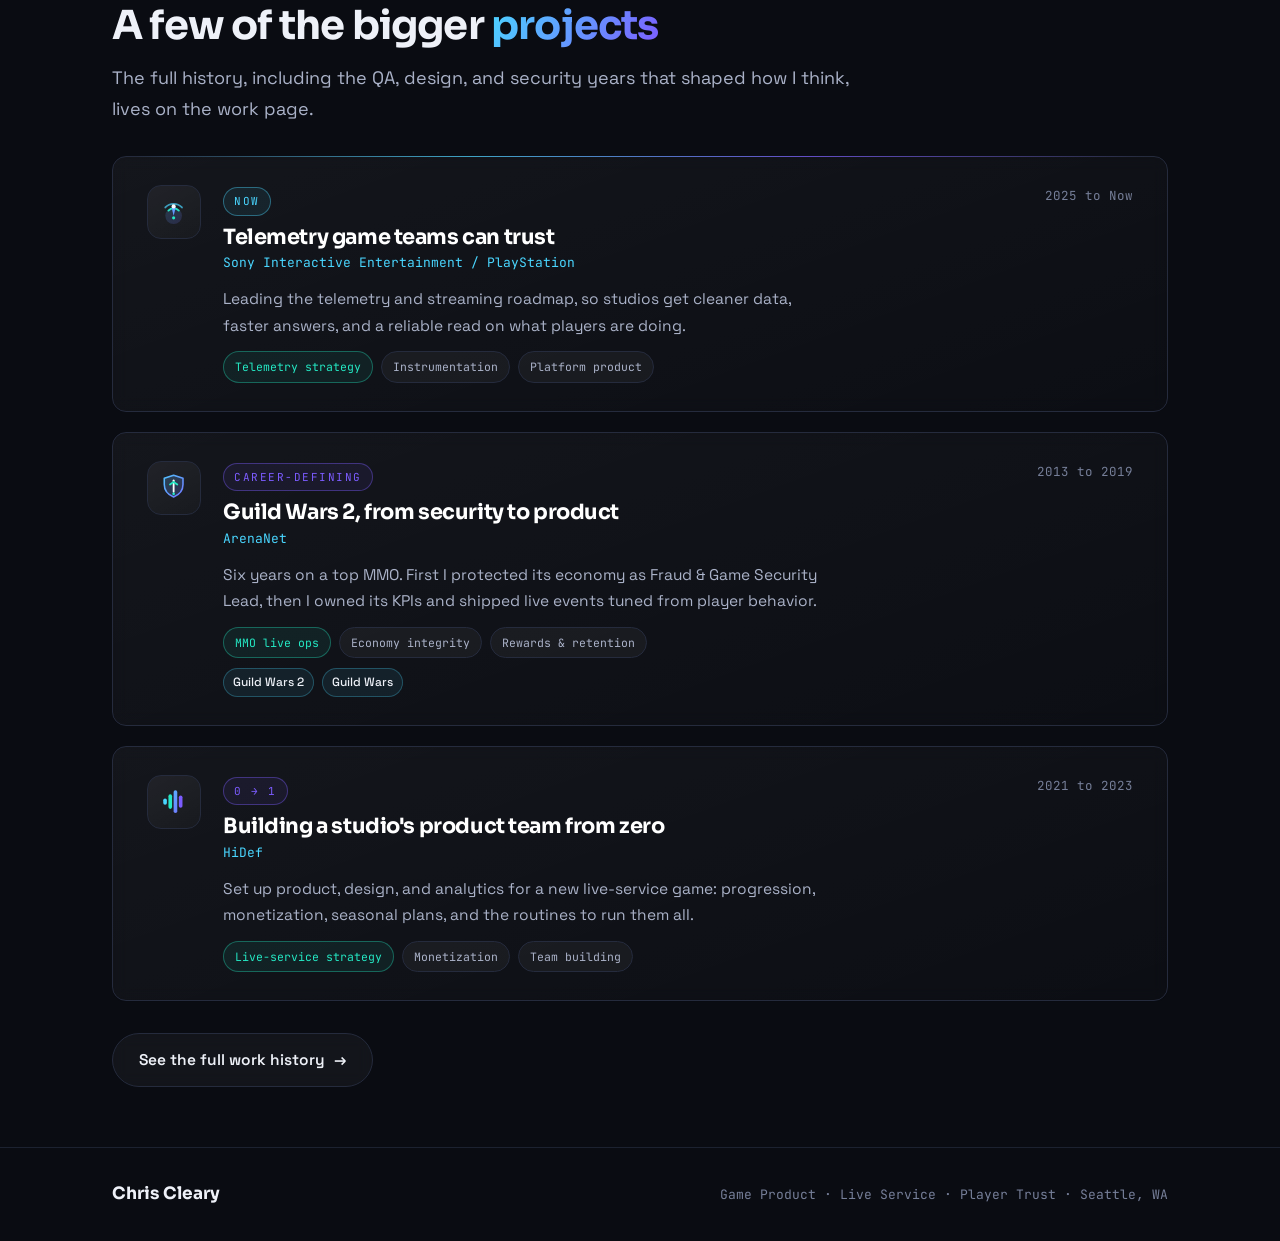
==== commit e8d43d4e: "Add files via upload" ====
--- a/index.html
+++ b/index.html
@@ -4,7 +4,7 @@
 <meta charset="UTF-8">
 <meta name="viewport" content="width=device-width, initial-scale=1.0">
 <title>Chris Cleary, Game Product Manager</title>
-<meta name="description" content="Game product, analytics, and player-trust leader with 15+ years across AAA, MMO, and live-service games. I help live games stay healthy for years.">
+<meta name="description" content="Game product, analytics, and player-trust leader with 20+ years across AAA, MMO, and live-service games. I help live games stay healthy for years.">
 <meta name="author" content="Chris Cleary">
 <meta property="og:type" content="website">
 <meta property="og:title" content="Chris Cleary, Game Product Manager">
@@ -32,7 +32,7 @@
     <div>
       <span class="kicker">Game Product · Player Insights · Trust</span>
       <h1>I help games<br>stay <span class="grad">healthy for years</span>.</h1>
-      <p class="lede">Fifteen years in games, working as a tester, a designer, a security lead, an analyst, and a product leader. <strong>One thread runs through all of it: watch what players actually do, then make the game better and fairer because of it.</strong></p>
+      <p class="lede">Twenty years in games, working as a tester, a designer, a security lead, an analyst, and a product leader. <strong>One thread runs through all of it: watch what players actually do, then make the game better and fairer because of it.</strong></p>
       <div class="hero-cta">
         <a class="btn" href="work.html">See the work <span class="arr">&rarr;</span></a>
         <a class="btn ghost" href="about.html">Read the story</a>
@@ -67,9 +67,9 @@
 
   <section style="padding-top:clamp(8px,2vw,20px); padding-bottom:clamp(8px,2vw,20px)">
     <div class="metrics">
-      <div class="panel hover-lift metric reveal"><div class="n">15+</div><div class="l">Years in games and live service</div></div>
+      <div class="panel hover-lift metric reveal"><div class="n">20+</div><div class="l">Years in games and live service</div></div>
       <div class="panel hover-lift metric reveal" data-delay="80"><div class="n">5</div><div class="l">Disciplines, from QA to product</div></div>
-      <div class="panel hover-lift metric reveal" data-delay="160"><div class="n">10</div><div class="l">Studios and publishers, AAA to startup</div></div>
+      <div class="panel hover-lift metric reveal" data-delay="160"><div class="n">10+</div><div class="l">Shipped games and live titles</div></div>
       <div class="panel hover-lift metric reveal" data-delay="240"><div class="n">0&rarr;1</div><div class="l">Analytics teams built from scratch</div></div>
     </div>
   </section>
@@ -123,7 +123,7 @@
           <div class="org">ArenaNet</div>
           <p class="blurb">Six years on a top MMO. First I protected its economy as Fraud &amp; Game Security Lead, then I owned its KPIs and shipped live events tuned from player behavior.</p>
           <div class="chips"><span class="chip hot">MMO live ops</span><span class="chip">Economy integrity</span><span class="chip">Rewards &amp; retention</span></div>
-          <div class="titles"><span class="game">Guild Wars 2</span></div>
+          <div class="titles"><span class="game">Guild Wars 2</span><span class="game">Guild Wars</span></div>
         </div>
         <div class="when">2013 to 2019</div>
       </a>
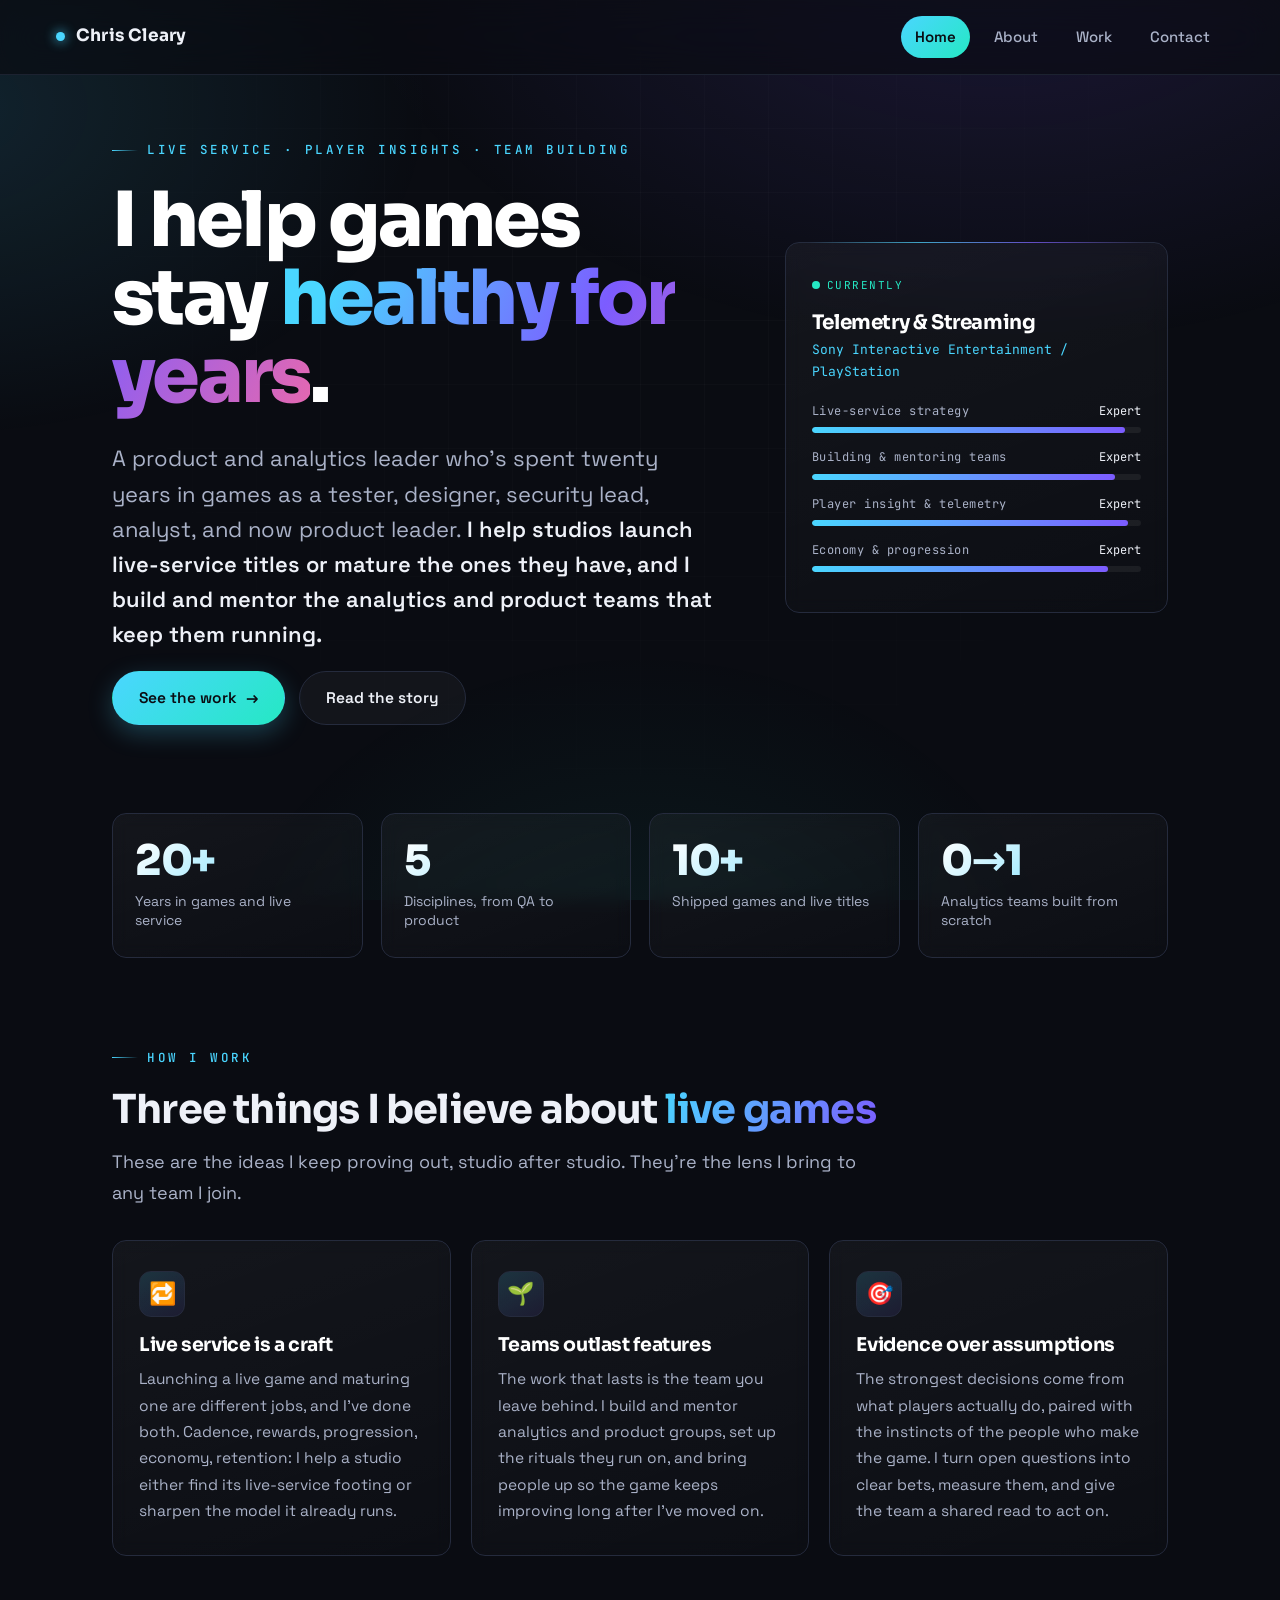
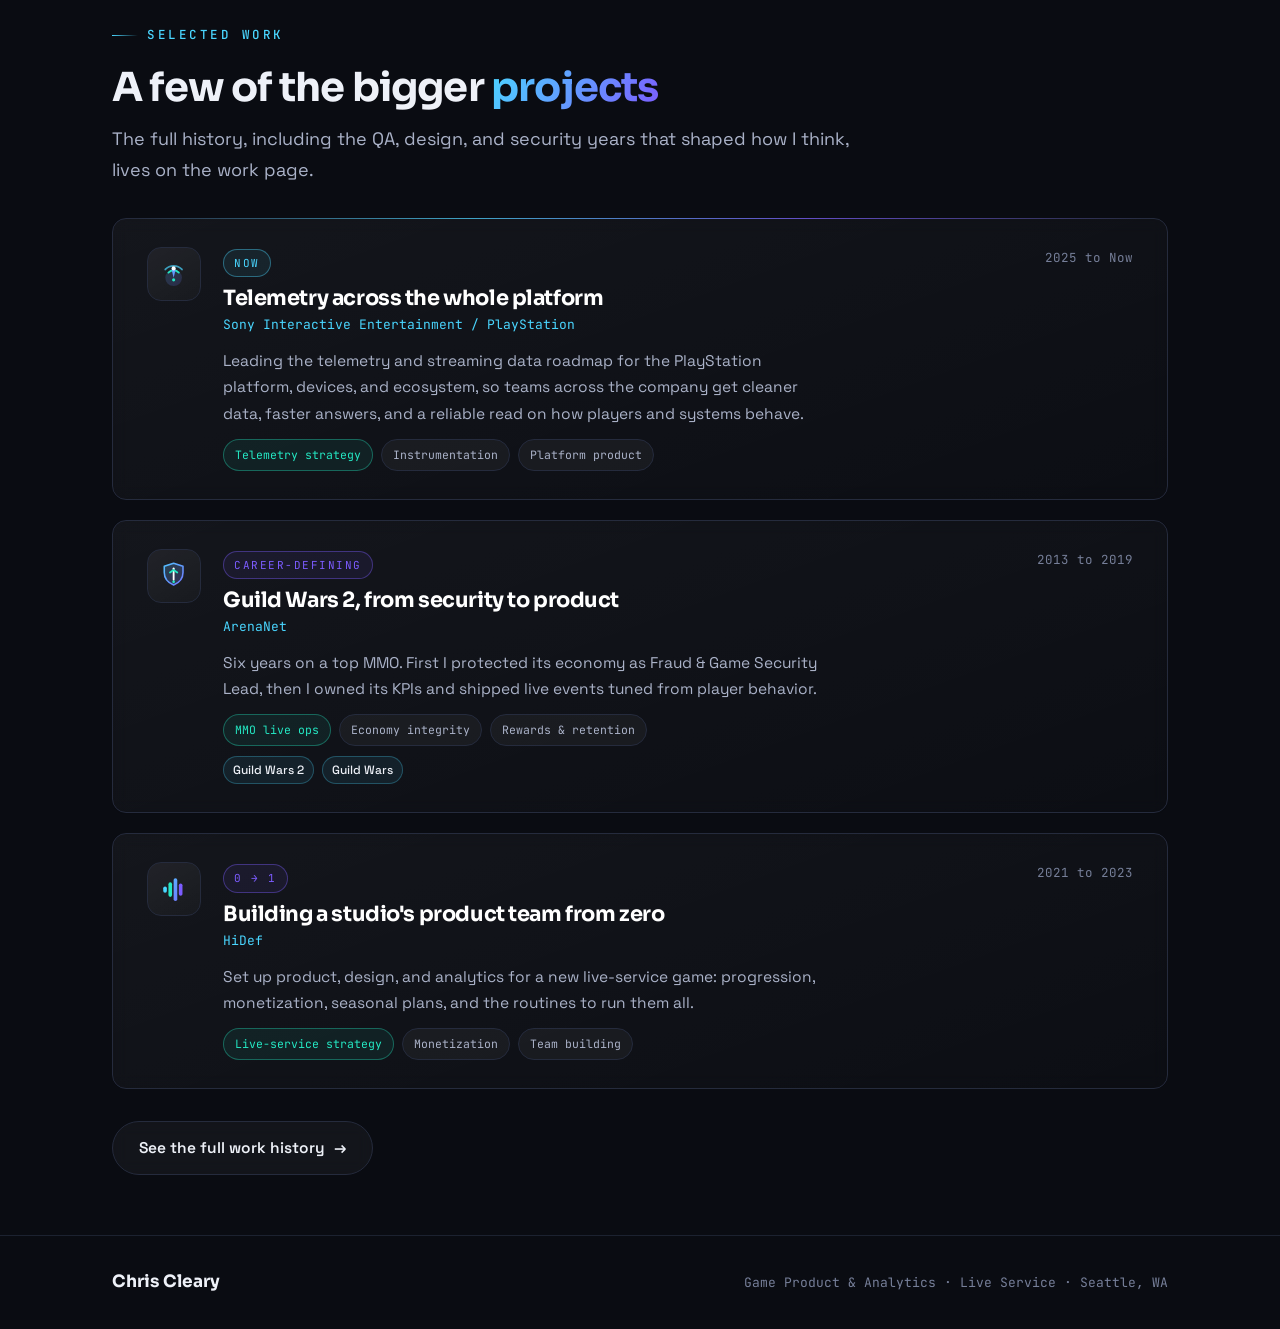
==== commit 20473c2d: "Add files via upload" ====
--- a/index.html
+++ b/index.html
@@ -4,14 +4,14 @@
 <meta charset="UTF-8">
 <meta name="viewport" content="width=device-width, initial-scale=1.0">
 <title>Chris Cleary, Game Product Manager</title>
-<meta name="description" content="Game product, analytics, and player-trust leader with 20+ years across AAA, MMO, and live-service games. I help live games stay healthy for years.">
+<meta name="description" content="Game product and analytics leader with 20+ years in games. I help studios launch and mature live-service titles, and build the analytics and product teams that keep them running.">
 <meta name="author" content="Chris Cleary">
 <meta property="og:type" content="website">
 <meta property="og:title" content="Chris Cleary, Game Product Manager">
-<meta property="og:description" content="Game product, analytics, and player-trust leader. I help live games stay healthy for years.">
+<meta property="og:description" content="Game product and analytics leader. I help studios launch and mature live-service games, and build the teams that keep them running.">
 <meta name="twitter:card" content="summary">
 <meta name="twitter:title" content="Chris Cleary, Game Product Manager">
-<meta name="twitter:description" content="Game product, analytics, and player-trust leader. I help live games stay healthy for years.">
+<meta name="twitter:description" content="Game product and analytics leader. I help studios launch and mature live-service games, and build the teams that keep them running.">
 <link rel="icon" href="data:image/svg+xml,%3Csvg xmlns=%27http://www.w3.org/2000/svg%27 viewBox=%270 0 32 32%27%3E%3Crect width=%2732%27 height=%2732%27 rx=%278%27 fill=%27%230a0c12%27/%3E%3Ccircle cx=%2716%27 cy=%2716%27 r=%277%27 fill=%27none%27 stroke=%27%234ad6ff%27 stroke-width=%272.5%27/%3E%3Ccircle cx=%2716%27 cy=%2716%27 r=%272.5%27 fill=%27%237c5cff%27/%3E%3C/svg%3E">
 <link rel="stylesheet" href="style.css">
 </head>
@@ -30,9 +30,9 @@
 <header class="hero">
   <div class="wrap hero-grid">
     <div>
-      <span class="kicker">Game Product · Player Insights · Trust</span>
+      <span class="kicker">Live Service · Player Insights · Team Building</span>
       <h1>I help games<br>stay <span class="grad">healthy for years</span>.</h1>
-      <p class="lede">Twenty years in games, working as a tester, a designer, a security lead, an analyst, and a product leader. <strong>One thread runs through all of it: watch what players actually do, then make the game better and fairer because of it.</strong></p>
+      <p class="lede">A product and analytics leader who's spent twenty years in games as a tester, designer, security lead, analyst, and now product leader. <strong>I help studios launch live-service titles or mature the ones they have, and I build and mentor the analytics and product teams that keep them running.</strong></p>
       <div class="hero-cta">
         <a class="btn" href="work.html">See the work <span class="arr">&rarr;</span></a>
         <a class="btn ghost" href="about.html">Read the story</a>
@@ -44,20 +44,20 @@
       <h3>Telemetry &amp; Streaming</h3>
       <div class="org">Sony Interactive Entertainment / PlayStation</div>
       <div class="attr">
-        <div class="attr-top"><span class="k">Player insight</span><span class="v">Expert</span></div>
+        <div class="attr-top"><span class="k">Live-service strategy</span><span class="v">Expert</span></div>
+        <div class="track"><i data-v="0.95"></i></div>
+      </div>
+      <div class="attr">
+        <div class="attr-top"><span class="k">Building &amp; mentoring teams</span><span class="v">Expert</span></div>
+        <div class="track"><i data-v="0.92"></i></div>
+      </div>
+      <div class="attr">
+        <div class="attr-top"><span class="k">Player insight &amp; telemetry</span><span class="v">Expert</span></div>
         <div class="track"><i data-v="0.96"></i></div>
       </div>
       <div class="attr">
         <div class="attr-top"><span class="k">Economy &amp; progression</span><span class="v">Expert</span></div>
         <div class="track"><i data-v="0.9"></i></div>
-      </div>
-      <div class="attr">
-        <div class="attr-top"><span class="k">Live-service systems</span><span class="v">Expert</span></div>
-        <div class="track"><i data-v="0.93"></i></div>
-      </div>
-      <div class="attr">
-        <div class="attr-top"><span class="k">Player trust &amp; security</span><span class="v">Specialist</span></div>
-        <div class="track"><i data-v="0.85"></i></div>
       </div>
     </aside>
   </div>
@@ -77,22 +77,22 @@
   <section>
     <span class="kicker">How I work</span>
     <h2 class="section-title">Three things I believe about <span class="accent">live games</span></h2>
-    <p class="section-sub">These are the ideas I keep proving out, studio after studio. They're the lens I bring to any problem that touches players.</p>
+    <p class="section-sub">These are the ideas I keep proving out, studio after studio. They're the lens I bring to any team I join.</p>
     <div class="pillars">
       <div class="panel hover-lift pillar reveal">
-        <div class="ic">🎯</div>
-        <h3>Behavior beats opinion</h3>
-        <p>The best roadmap argument is what players actually do, not what the room assumes. I turn fuzzy questions into clear bets, measure them, and let the game show us where to go next.</p>
+        <div class="ic">🔁</div>
+        <h3>Live service is a craft</h3>
+        <p>Launching a live game and maturing one are different jobs, and I've done both. Cadence, rewards, progression, economy, retention: I help a studio either find its live-service footing or sharpen the model it already runs.</p>
       </div>
       <div class="panel hover-lift pillar reveal" data-delay="100">
-        <div class="ic">⚖️</div>
-        <h3>Trust is a feature</h3>
-        <p>Cheating, exploits, and a broken economy quietly tax every honest player. I came up through game security, so I build for fairness from the start instead of cleaning up later.</p>
+        <div class="ic">🌱</div>
+        <h3>Teams outlast features</h3>
+        <p>The work that lasts is the team you leave behind. I build and mentor analytics and product groups, set up the rituals they run on, and bring people up so the game keeps improving long after I've moved on.</p>
       </div>
       <div class="panel hover-lift pillar reveal" data-delay="200">
-        <div class="ic">🔁</div>
-        <h3>A live game is never done</h3>
-        <p>Cadence, rewards, progression, economy, retention: a live game is always moving. I treat launch as the start, and build the habits that keep a game strong season after season.</p>
+        <div class="ic">🎯</div>
+        <h3>Evidence over assumptions</h3>
+        <p>The strongest decisions come from what players actually do, paired with the instincts of the people who make the game. I turn open questions into clear bets, measure them, and give the team a shared read to act on.</p>
       </div>
     </div>
   </section>
@@ -107,9 +107,9 @@
         <div class="glyph"><span class="ricon" data-icon="telemetry"></span></div>
         <div>
           <span class="tier flagship">Now</span>
-          <h3>Telemetry game teams can trust</h3>
+          <h3>Telemetry across the whole platform</h3>
           <div class="org">Sony Interactive Entertainment / PlayStation</div>
-          <p class="blurb">Leading the telemetry and streaming roadmap, so studios get cleaner data, faster answers, and a reliable read on what players are doing.</p>
+          <p class="blurb">Leading the telemetry and streaming data roadmap for the PlayStation platform, devices, and ecosystem, so teams across the company get cleaner data, faster answers, and a reliable read on how players and systems behave.</p>
           <div class="chips"><span class="chip hot">Telemetry strategy</span><span class="chip">Instrumentation</span><span class="chip">Platform product</span></div>
         </div>
         <div class="when">2025 to Now</div>
@@ -149,7 +149,7 @@
 <footer class="footer">
   <div class="wrap">
     <span class="fb">Chris Cleary</span>
-    <span class="fm">Game Product · Live Service · Player Trust · Seattle, WA</span>
+    <span class="fm">Game Product &amp; Analytics · Live Service · Seattle, WA</span>
   </div>
 </footer>
 
--- a/style.css
+++ b/style.css
@@ -139,7 +139,7 @@
 .attr-top .k { color:var(--text-2); letter-spacing:.5px; }
 .attr-top .v { color:var(--text); }
 .track { height:6px; border-radius:100px; background:rgba(255,255,255,.06); overflow:hidden; }
-.track > i { display:block; height:100%; border-radius:100px; transform-origin:left; background:linear-gradient(90deg,var(--accent),var(--accent-2)); }
+.track > i { display:block; height:100%; width:0; border-radius:100px; background:linear-gradient(90deg,var(--accent),var(--accent-2)); transition:width 1.1s cubic-bezier(.22,.61,.36,1); }
 
 /* ===== METRICS ===== */
 .metrics { display:grid; grid-template-columns:repeat(4,1fr); gap:18px; }
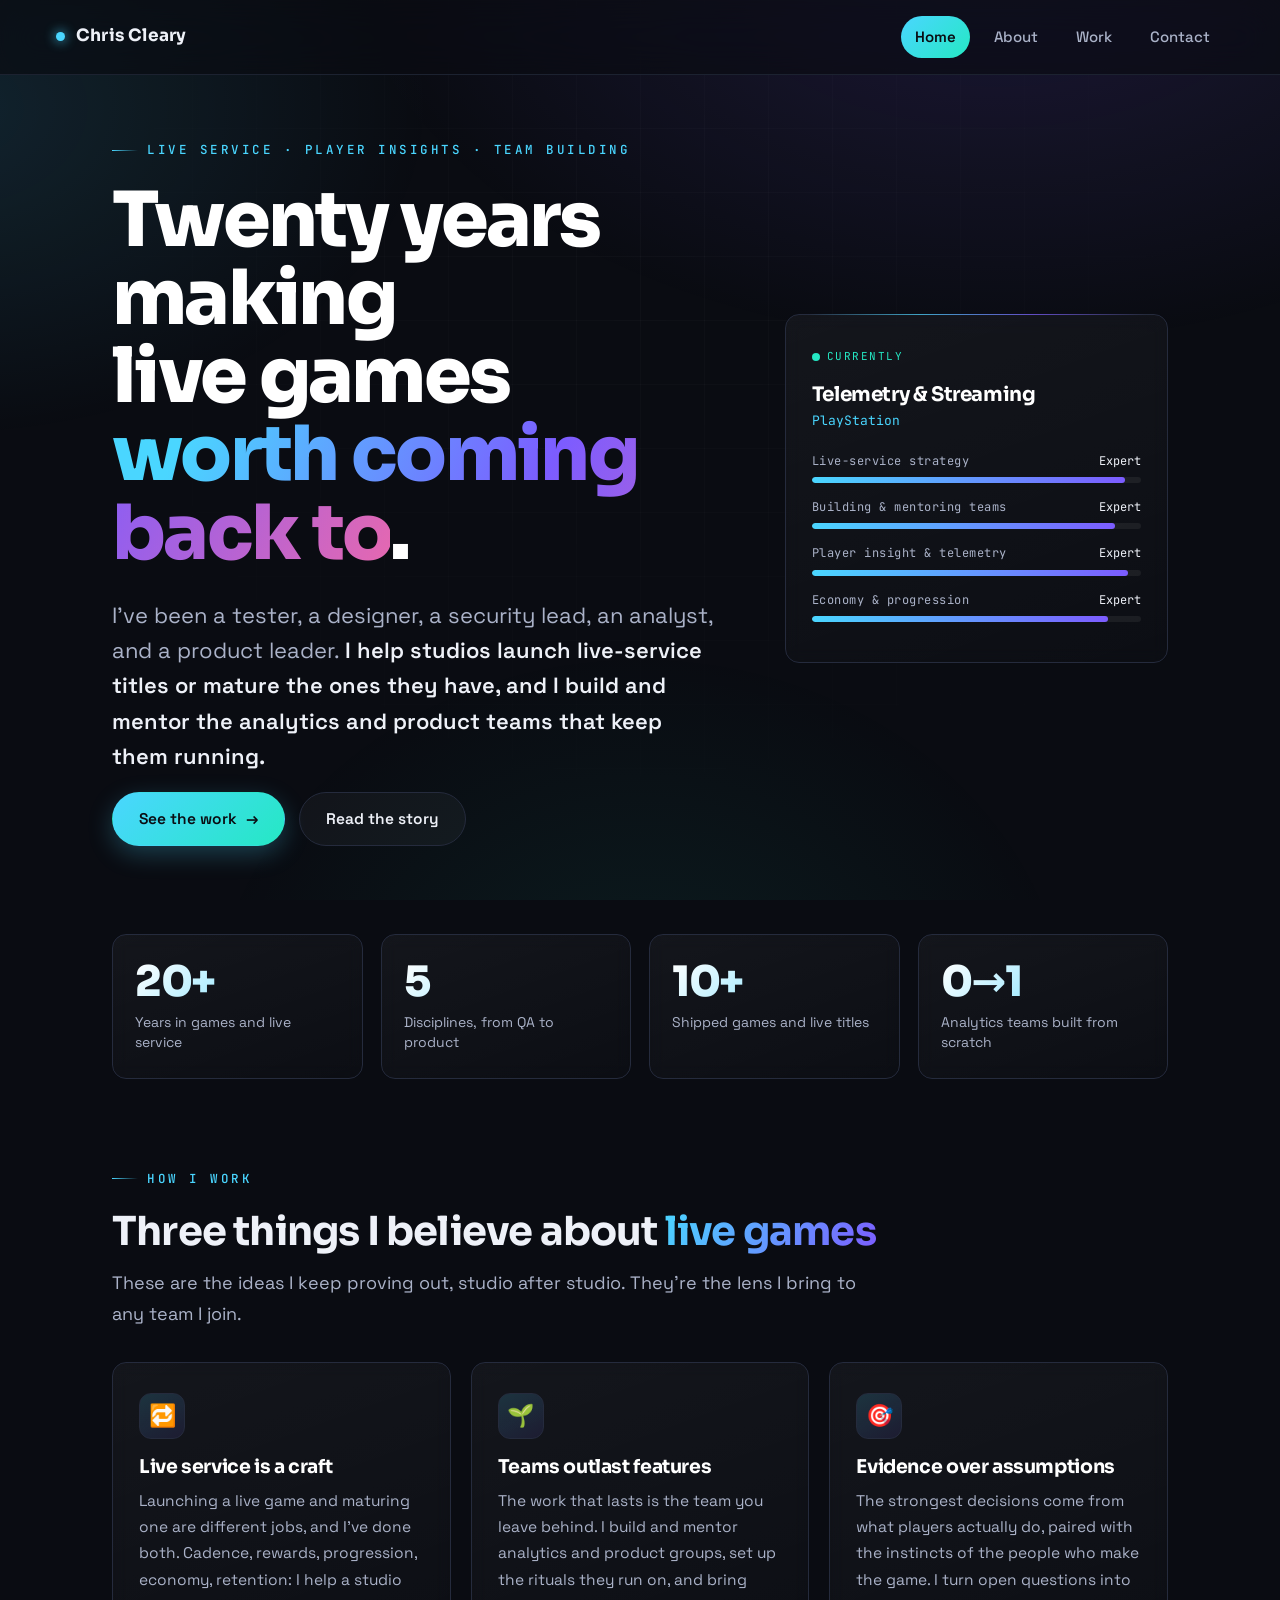
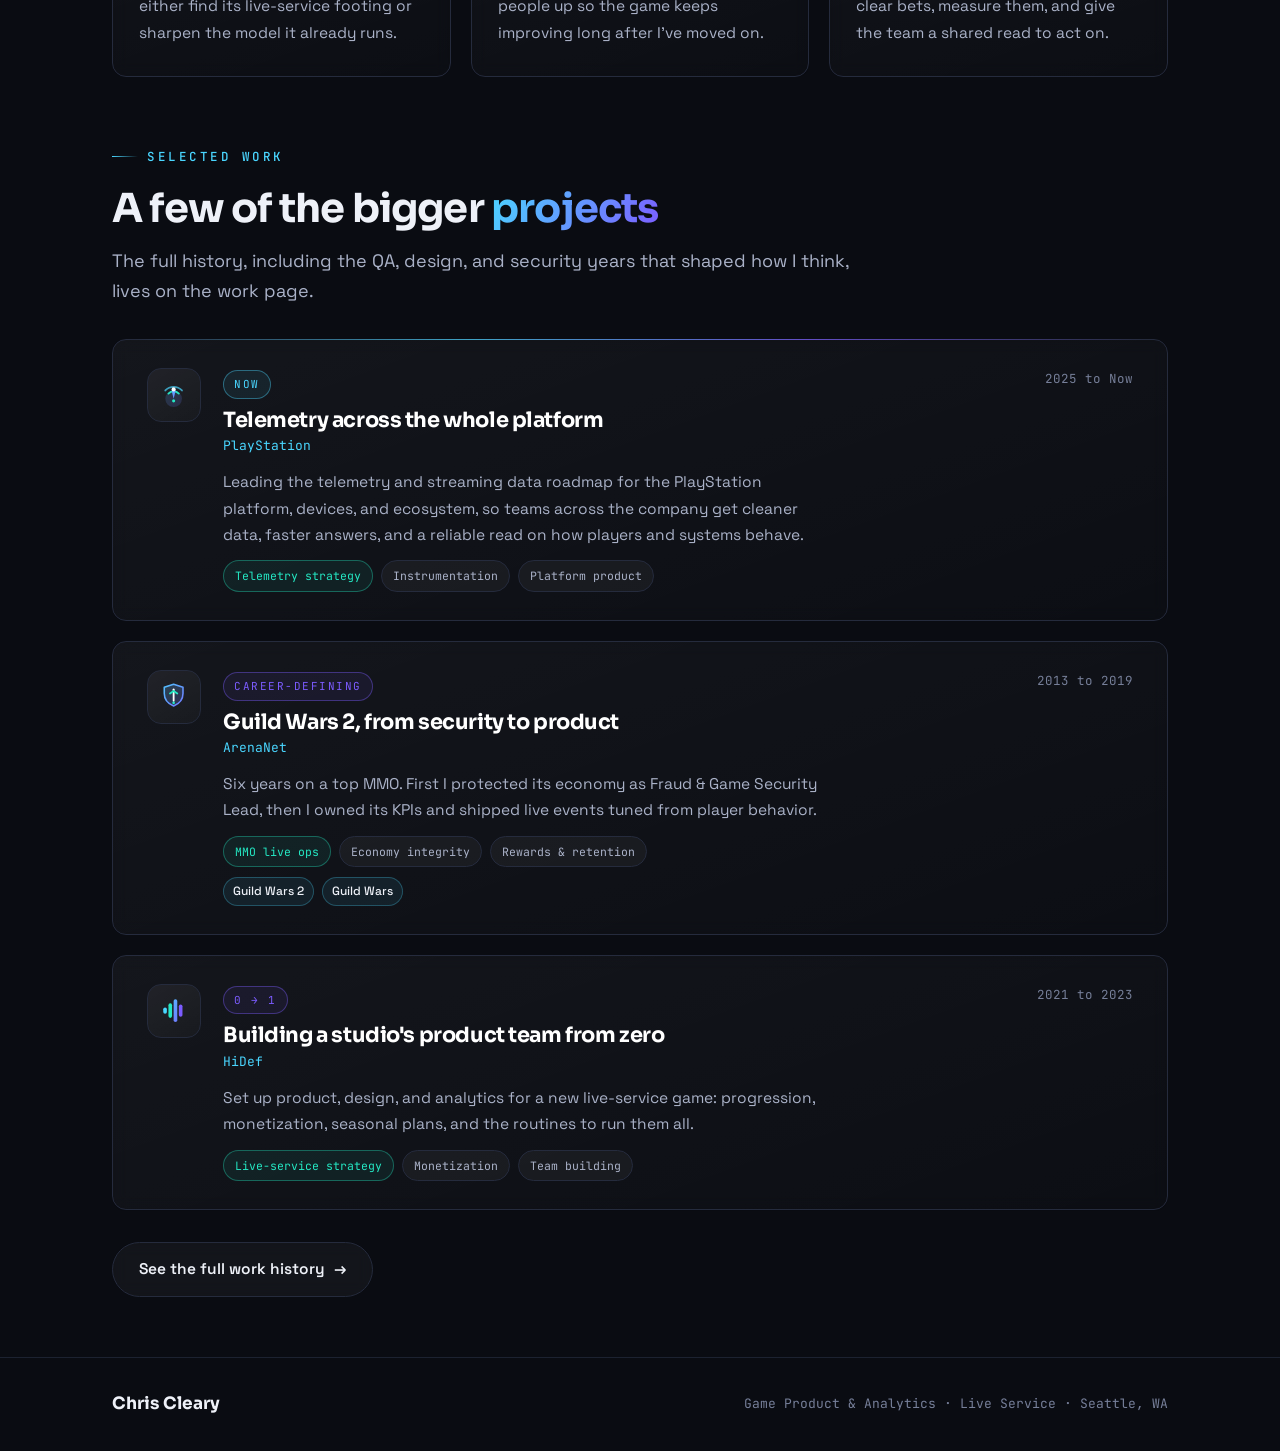
==== commit b09e910d: "Add files via upload" ====
--- a/index.html
+++ b/index.html
@@ -31,8 +31,8 @@
   <div class="wrap hero-grid">
     <div>
       <span class="kicker">Live Service · Player Insights · Team Building</span>
-      <h1>I help games<br>stay <span class="grad">healthy for years</span>.</h1>
-      <p class="lede">A product and analytics leader who's spent twenty years in games as a tester, designer, security lead, analyst, and now product leader. <strong>I help studios launch live-service titles or mature the ones they have, and I build and mentor the analytics and product teams that keep them running.</strong></p>
+      <h1>Twenty years making<br>live games <span class="grad">worth coming back to</span>.</h1>
+      <p class="lede">I've been a tester, a designer, a security lead, an analyst, and a product leader. <strong>I help studios launch live-service titles or mature the ones they have, and I build and mentor the analytics and product teams that keep them running.</strong></p>
       <div class="hero-cta">
         <a class="btn" href="work.html">See the work <span class="arr">&rarr;</span></a>
         <a class="btn ghost" href="about.html">Read the story</a>
@@ -42,7 +42,7 @@
     <aside class="panel lit status-card">
       <div class="live"><span class="ring"></span> Currently</div>
       <h3>Telemetry &amp; Streaming</h3>
-      <div class="org">Sony Interactive Entertainment / PlayStation</div>
+      <div class="org">PlayStation</div>
       <div class="attr">
         <div class="attr-top"><span class="k">Live-service strategy</span><span class="v">Expert</span></div>
         <div class="track"><i data-v="0.95"></i></div>
@@ -108,7 +108,7 @@
         <div>
           <span class="tier flagship">Now</span>
           <h3>Telemetry across the whole platform</h3>
-          <div class="org">Sony Interactive Entertainment / PlayStation</div>
+          <div class="org">PlayStation</div>
           <p class="blurb">Leading the telemetry and streaming data roadmap for the PlayStation platform, devices, and ecosystem, so teams across the company get cleaner data, faster answers, and a reliable read on how players and systems behave.</p>
           <div class="chips"><span class="chip hot">Telemetry strategy</span><span class="chip">Instrumentation</span><span class="chip">Platform product</span></div>
         </div>
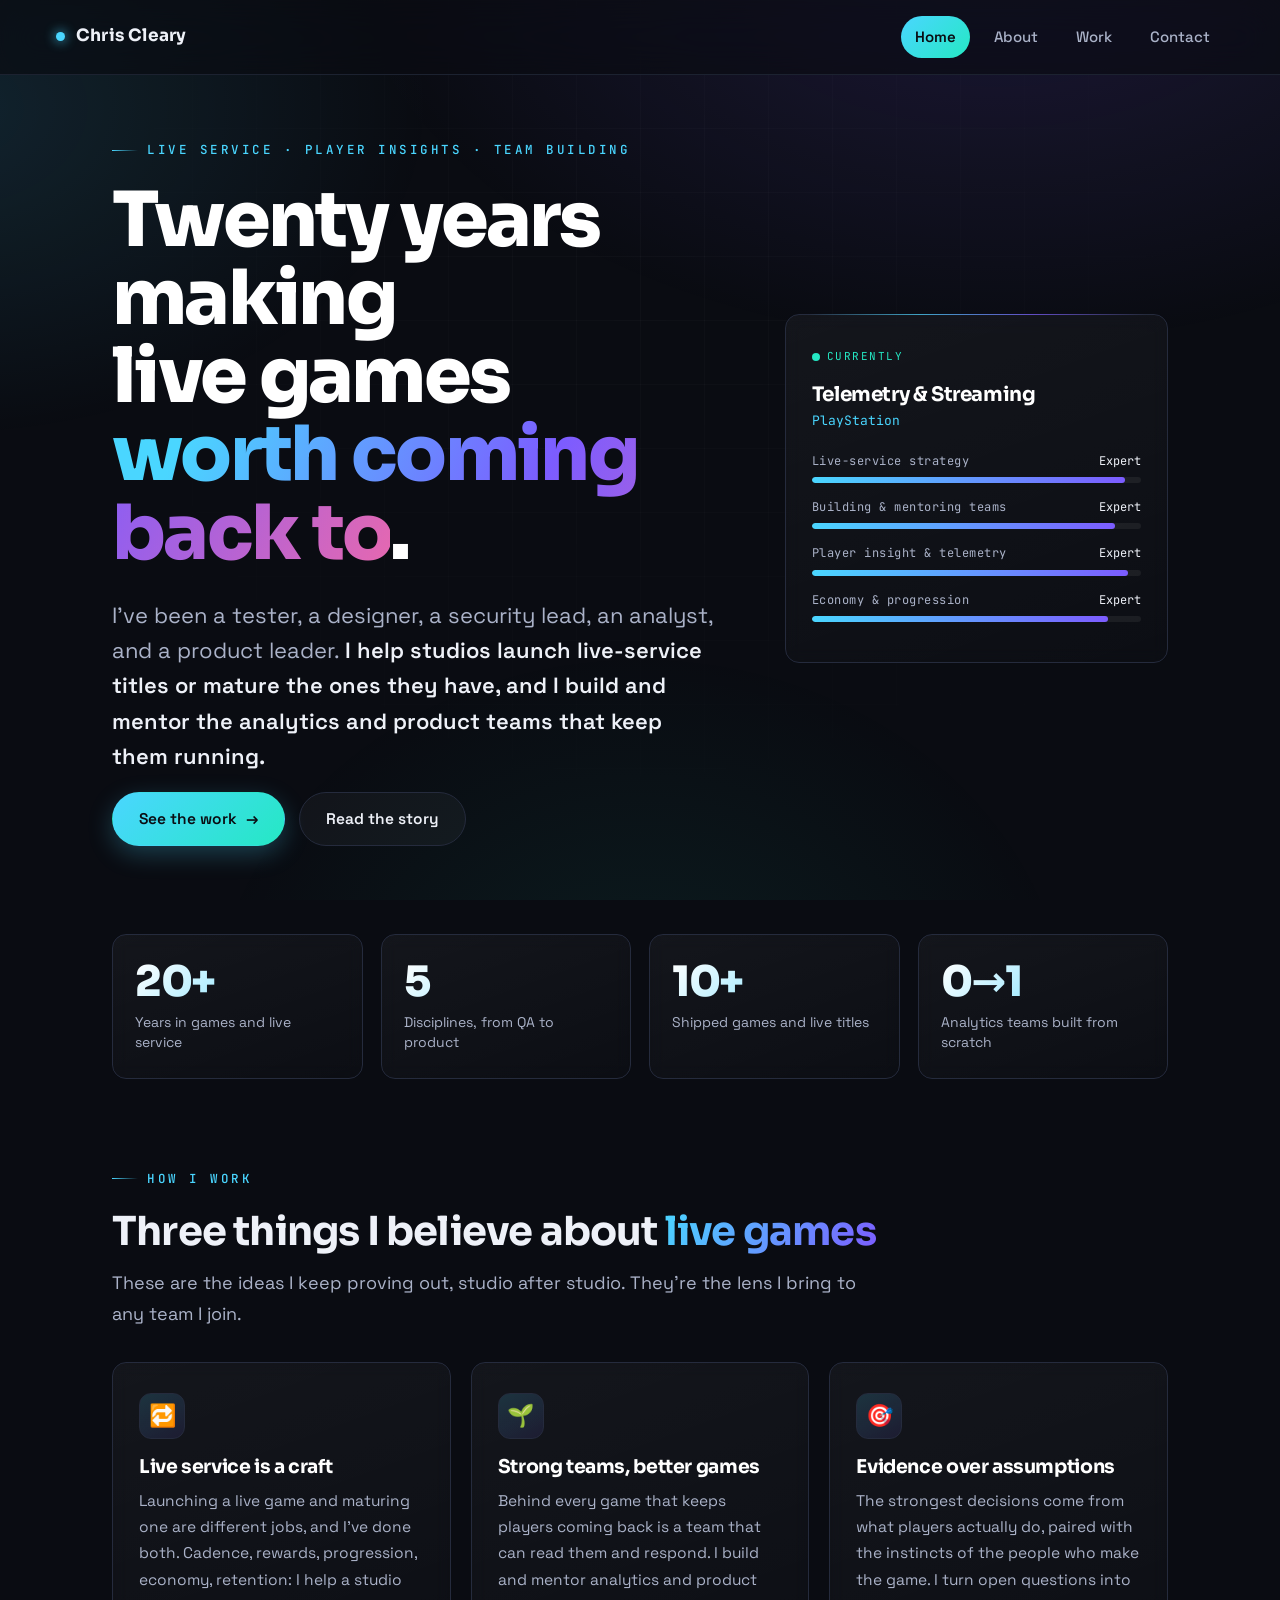
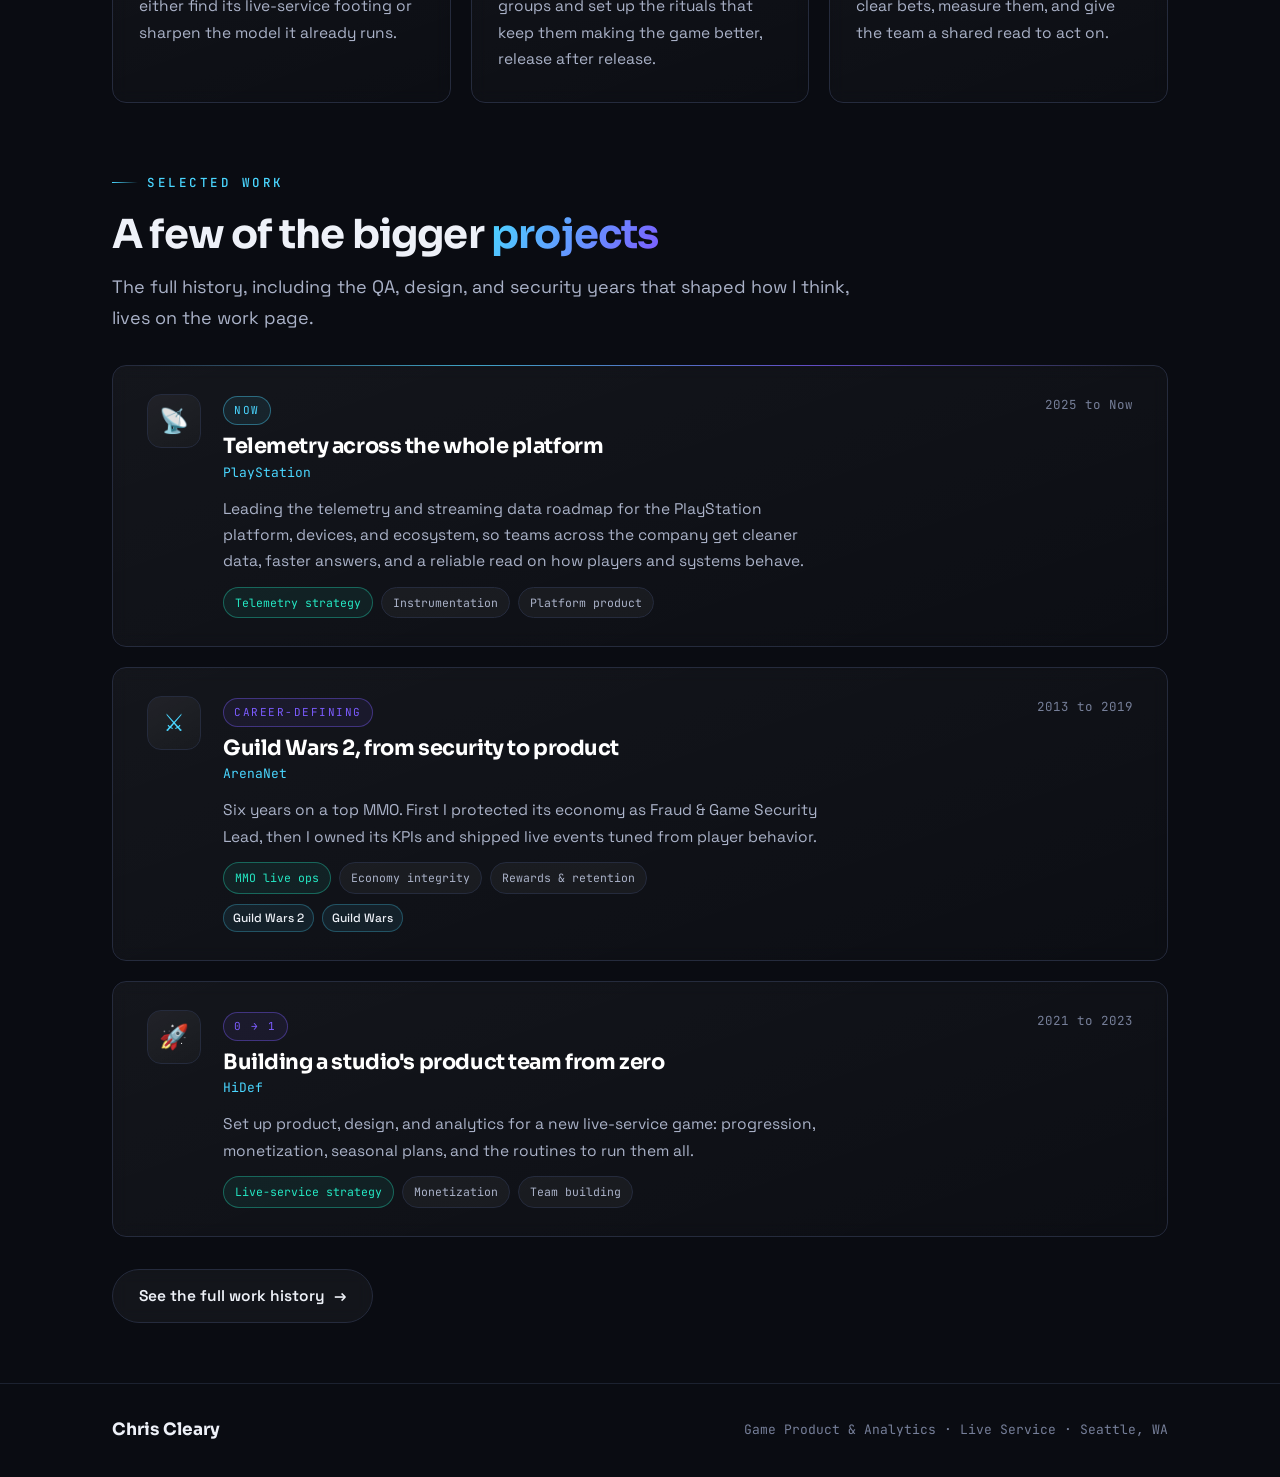
==== commit b8348a4a: "Add files via upload" ====
--- a/index.html
+++ b/index.html
@@ -86,8 +86,8 @@
       </div>
       <div class="panel hover-lift pillar reveal" data-delay="100">
         <div class="ic">🌱</div>
-        <h3>Teams outlast features</h3>
-        <p>The work that lasts is the team you leave behind. I build and mentor analytics and product groups, set up the rituals they run on, and bring people up so the game keeps improving long after I've moved on.</p>
+        <h3>Strong teams, better games</h3>
+        <p>Behind every game that keeps players coming back is a team that can read them and respond. I build and mentor analytics and product groups and set up the rituals that keep them making the game better, release after release.</p>
       </div>
       <div class="panel hover-lift pillar reveal" data-delay="200">
         <div class="ic">🎯</div>
@@ -104,7 +104,7 @@
 
     <div class="work-list">
       <a class="panel hover-lift lit work-card reveal" href="work.html#playstation">
-        <div class="glyph"><span class="ricon" data-icon="telemetry"></span></div>
+        <div class="glyph">📡</div>
         <div>
           <span class="tier flagship">Now</span>
           <h3>Telemetry across the whole platform</h3>
@@ -116,7 +116,7 @@
       </a>
 
       <a class="panel hover-lift work-card reveal" data-delay="80" href="work.html#arenanet">
-        <div class="glyph"><span class="ricon" data-icon="mmo"></span></div>
+        <div class="glyph">⚔️</div>
         <div>
           <span class="tier core">Career-defining</span>
           <h3>Guild Wars 2, from security to product</h3>
@@ -129,7 +129,7 @@
       </a>
 
       <a class="panel hover-lift work-card reveal" data-delay="160" href="work.html#hidef">
-        <div class="glyph"><span class="ricon" data-icon="rhythm"></span></div>
+        <div class="glyph">🚀</div>
         <div>
           <span class="tier core">0 &rarr; 1</span>
           <h3>Building a studio's product team from zero</h3>
@@ -154,6 +154,5 @@
 </footer>
 
 <script src="app.js"></script>
-<script src="icons.js"></script>
 </body>
 </html>
--- a/style.css
+++ b/style.css
@@ -266,3 +266,9 @@
 /* compact games line for home cards */
 .work-card .titles { margin-top:10px; }
 .work-card .game { font-size:12px; padding:3px 9px; }
+
+/* ===== TOOLKIT GROUPS ===== */
+.cap-groups { display:grid; gap:26px; }
+.cap-group .cap-label { font-family:var(--mono); font-size:12px; letter-spacing:2px; text-transform:uppercase; color:var(--accent); margin-bottom:12px; display:flex; align-items:center; gap:9px; }
+.cap-group .cap-label::before { content:""; width:18px; height:1px; background:var(--accent); }
+.cap-tag.ai { color:var(--accent-3); border-color:rgba(37,232,196,.35); background:rgba(37,232,196,.07); }
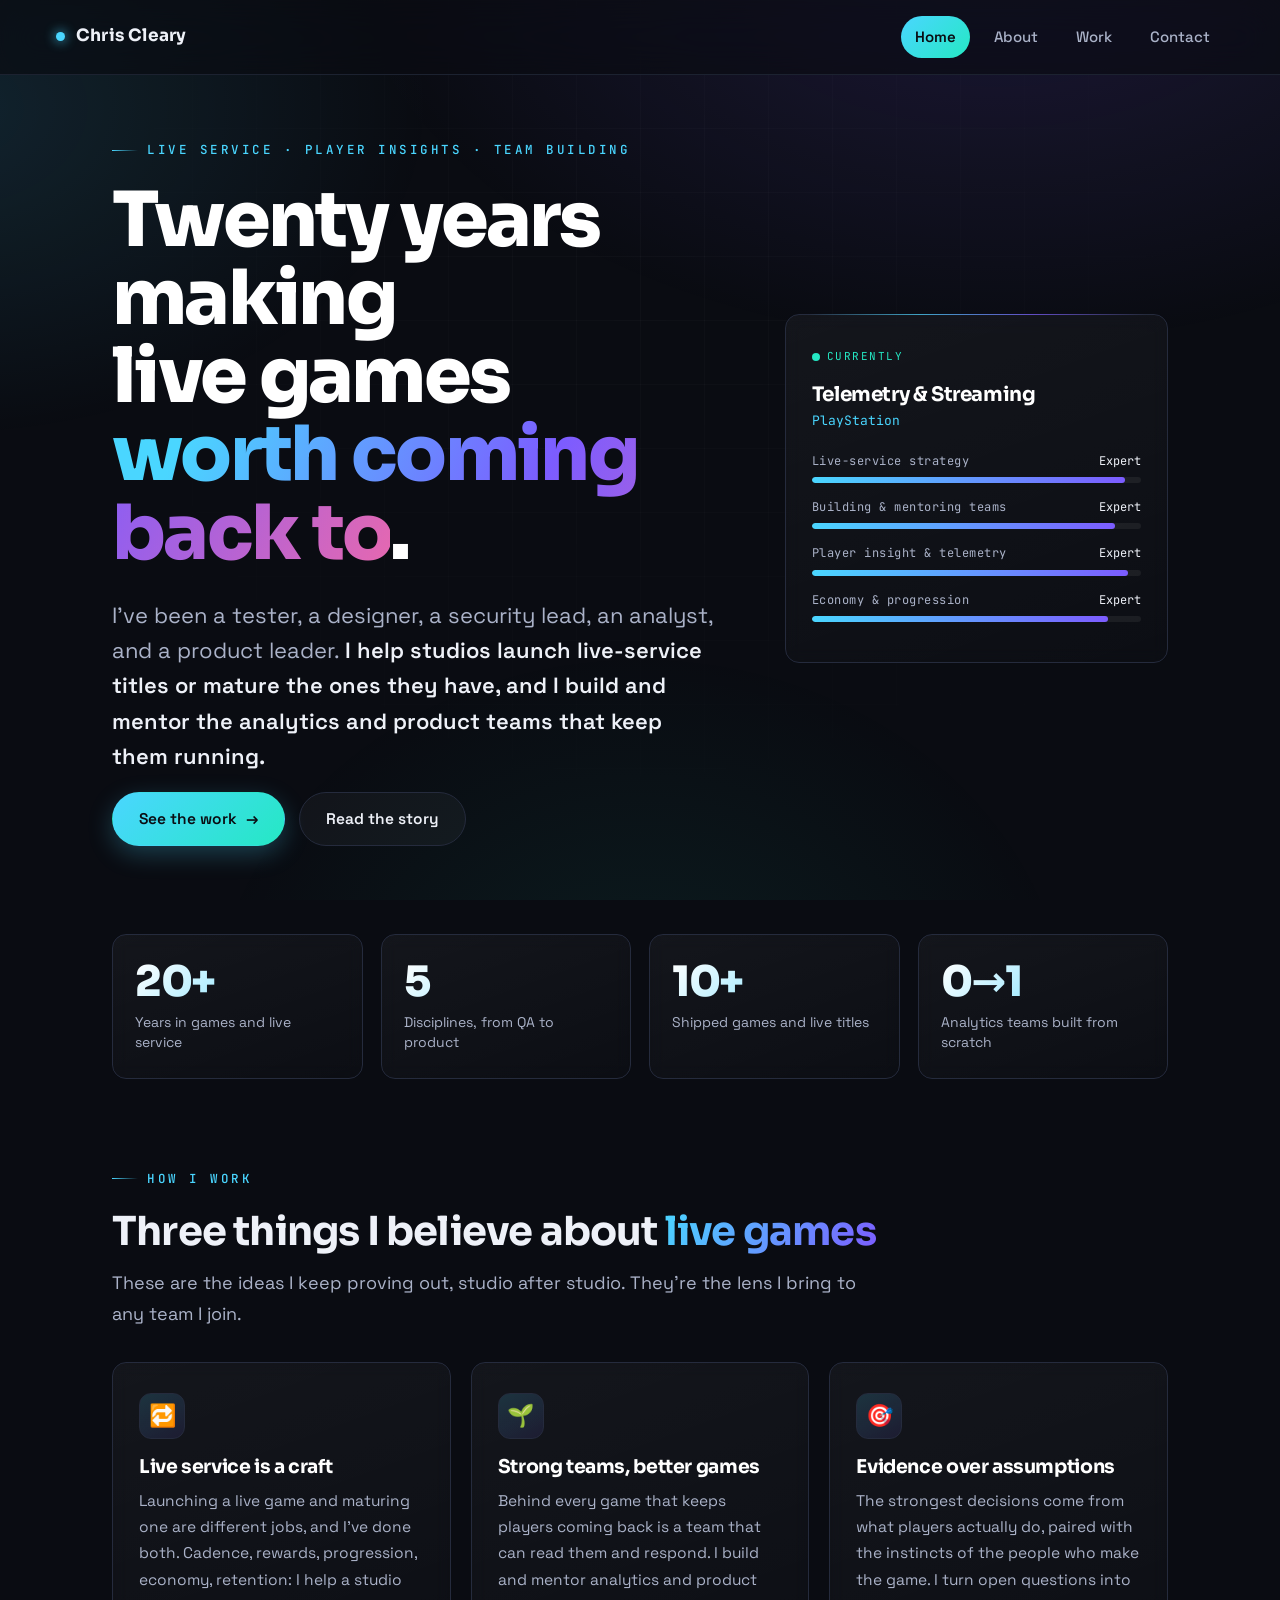
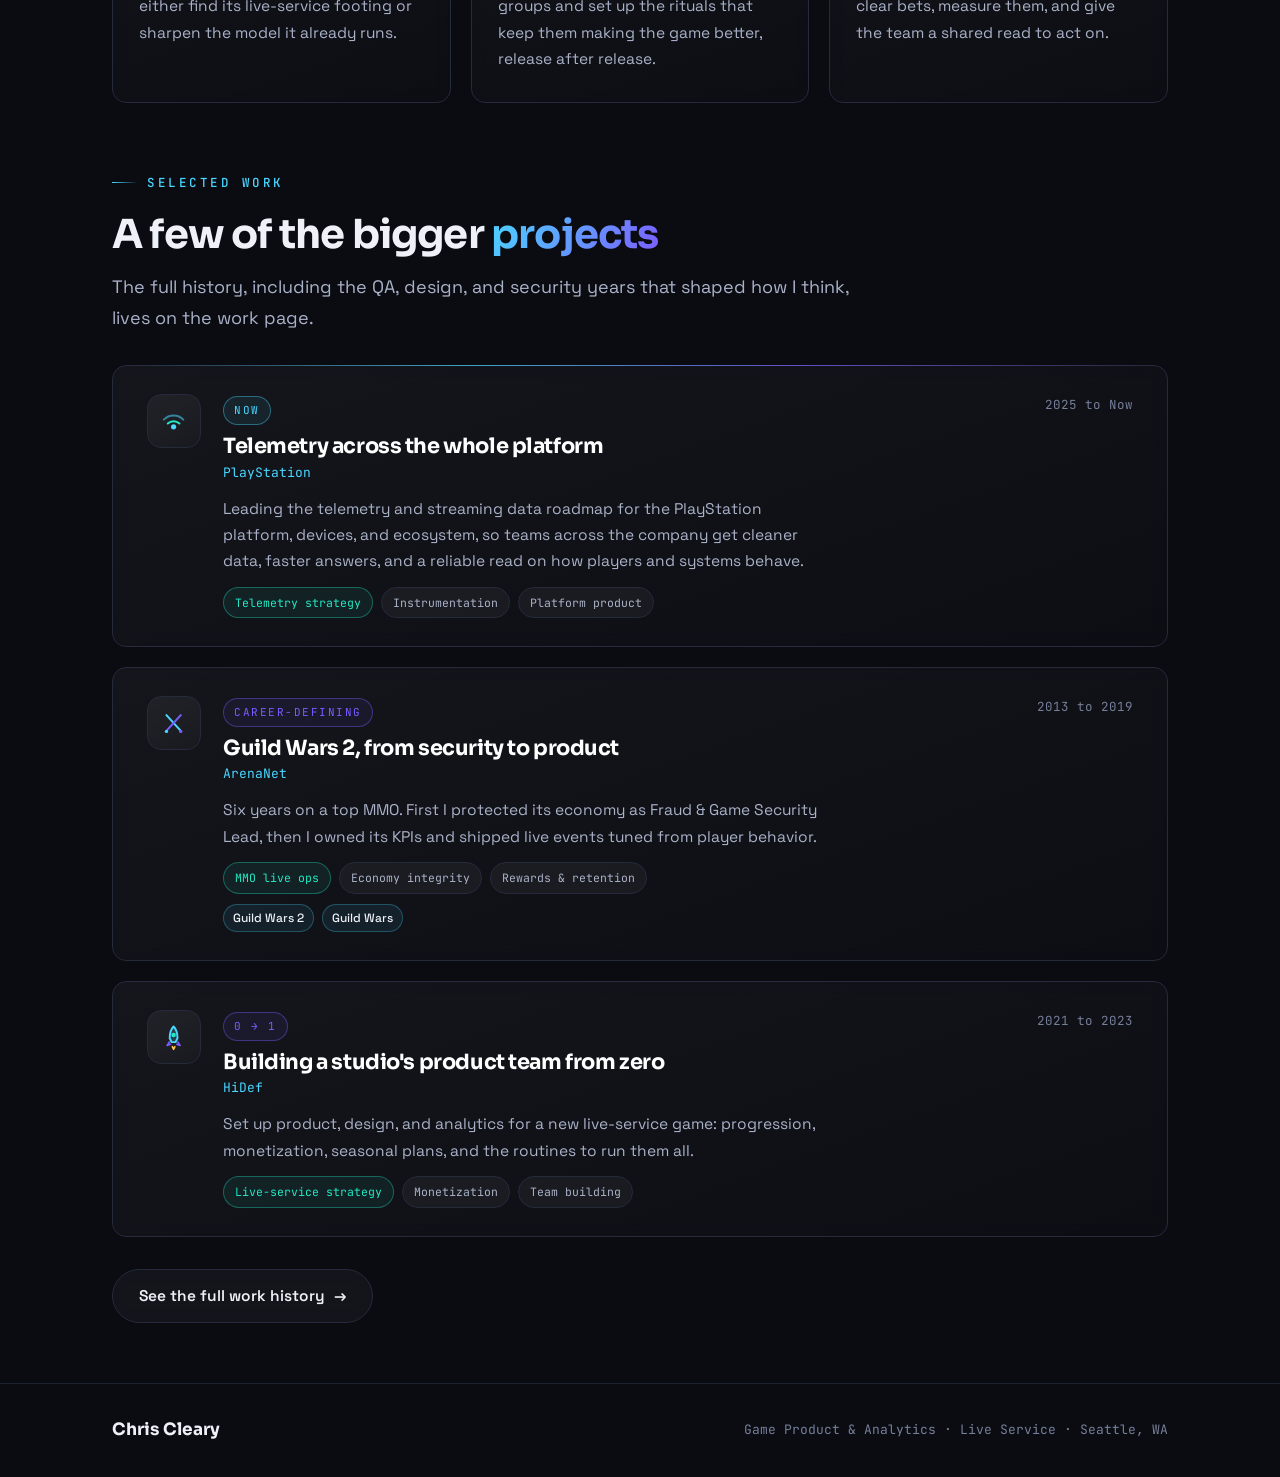
==== commit df5d1a85: "Add files via upload" ====
--- a/index.html
+++ b/index.html
@@ -104,7 +104,7 @@
 
     <div class="work-list">
       <a class="panel hover-lift lit work-card reveal" href="work.html#playstation">
-        <div class="glyph">📡</div>
+        <div class="glyph"><svg viewBox="0 0 48 48" fill="none" xmlns="http://www.w3.org/2000/svg"><circle cx="24" cy="32" r="4" fill="#4ad6ff"/><path d="M15 27a13 13 0 0 1 18 0" stroke="#25e8c4" stroke-width="3" stroke-linecap="round"/><path d="M9 21a21 21 0 0 1 30 0" stroke="#4ad6ff" stroke-width="3" stroke-linecap="round" opacity=".55"/></svg></div>
         <div>
           <span class="tier flagship">Now</span>
           <h3>Telemetry across the whole platform</h3>
@@ -116,7 +116,7 @@
       </a>
 
       <a class="panel hover-lift work-card reveal" data-delay="80" href="work.html#arenanet">
-        <div class="glyph">⚔️</div>
+        <div class="glyph"><svg viewBox="0 0 48 48" fill="none" xmlns="http://www.w3.org/2000/svg"><path d="M13 11l21 23" stroke="#4ad6ff" stroke-width="3.2" stroke-linecap="round"/><path d="M35 11L14 34" stroke="#7c5cff" stroke-width="3.2" stroke-linecap="round"/><circle cx="13" cy="36" r="2.6" fill="#4ad6ff"/><circle cx="35" cy="36" r="2.6" fill="#7c5cff"/></svg></div>
         <div>
           <span class="tier core">Career-defining</span>
           <h3>Guild Wars 2, from security to product</h3>
@@ -129,7 +129,7 @@
       </a>
 
       <a class="panel hover-lift work-card reveal" data-delay="160" href="work.html#hidef">
-        <div class="glyph">🚀</div>
+        <div class="glyph"><svg viewBox="0 0 48 48" fill="none" xmlns="http://www.w3.org/2000/svg"><path d="M24 7c5 5 6 12 6 18l-3 6h-6l-3-6c0-6 1-13 6-18z" fill="#4ad6ff" fill-opacity=".18" stroke="#4ad6ff" stroke-width="3" stroke-linejoin="round"/><circle cx="24" cy="20" r="3.5" fill="#25e8c4"/><path d="M18 30l-4 6 6-2M30 30l4 6-6-2" stroke="#7c5cff" stroke-width="2.5" stroke-linejoin="round"/><path d="M22 38l2 4 2-4" stroke="#ffc24b" stroke-width="2.5" stroke-linecap="round" stroke-linejoin="round"/></svg></div>
         <div>
           <span class="tier core">0 &rarr; 1</span>
           <h3>Building a studio's product team from zero</h3>
--- a/style.css
+++ b/style.css
@@ -176,9 +176,10 @@
 
 /* ===== CASE STUDY ===== */
 .case { padding:36px clamp(24px,4vw,44px); }
-.case-head { display:flex; flex-wrap:wrap; justify-content:space-between; gap:14px; align-items:baseline; margin-bottom:8px; }
-.case h2 { font-size:clamp(24px,3.6vw,32px); color:#fff; }
-.case .role { font-family:var(--mono); font-size:14px; color:var(--accent); margin-top:4px; }
+.case-head { display:flex; flex-wrap:wrap; justify-content:space-between; gap:14px; align-items:flex-start; margin-bottom:8px; }
+.case h2 { font-size:clamp(24px,3.8vw,34px); color:#fff; letter-spacing:-.02em; }
+.case .case-sub { font-family:var(--display); font-weight:600; font-size:clamp(16px,1.9vw,19px); color:var(--text); margin-top:6px; letter-spacing:-.01em; }
+.case .role { font-family:var(--mono); font-size:13.5px; color:var(--accent); margin-top:6px; }
 .case .when { font-family:var(--mono); font-size:13px; color:var(--muted); }
 .case .lead { color:var(--text); font-size:18px; line-height:1.7; margin:18px 0; }
 .case .block-label { font-family:var(--mono); font-size:12px; letter-spacing:2px; text-transform:uppercase; color:var(--accent-3); margin:26px 0 10px; display:flex; align-items:center; gap:9px; }
@@ -192,10 +193,10 @@
 .prose { max-width:70ch; }
 .prose .kicker { margin-top:0; }
 .prose p { color:var(--text-2); font-size:18px; line-height:1.8; margin-bottom:22px; }
-.prose p.big { font-size:clamp(22px,3vw,28px); line-height:1.45; color:var(--text); font-family:var(--display); font-weight:500; letter-spacing:-.01em; }
+.prose p.big { font-size:clamp(17px,1.5vw,20px); line-height:1.6; color:var(--text); font-family:var(--body); font-weight:500; letter-spacing:0; }
 .prose strong { color:var(--text); font-weight:600; }
 .prose em { color:var(--accent); font-style:normal; }
-.pullquote { border-left:2px solid var(--accent); padding:6px 0 6px 26px; margin:34px 0; font-family:var(--display); font-weight:500; font-size:clamp(20px,2.6vw,26px); line-height:1.45; color:#fff; letter-spacing:-.01em; }
+.pullquote { border-left:2px solid var(--accent); padding:6px 0 6px 26px; margin:30px 0; font-family:var(--display); font-weight:500; font-size:clamp(18px,2.1vw,22px); line-height:1.5; color:#fff; letter-spacing:-.01em; }
 
 .timeline { list-style:none; display:grid; gap:0; margin-top:8px; }
 .tl-item { display:grid; grid-template-columns:130px 1fr; gap:24px; padding:20px 0; border-bottom:1px solid var(--line-soft); align-items:baseline; }
@@ -272,3 +273,22 @@
 .cap-group .cap-label { font-family:var(--mono); font-size:12px; letter-spacing:2px; text-transform:uppercase; color:var(--accent); margin-bottom:12px; display:flex; align-items:center; gap:9px; }
 .cap-group .cap-label::before { content:""; width:18px; height:1px; background:var(--accent); }
 .cap-tag.ai { color:var(--accent-3); border-color:rgba(37,232,196,.35); background:rgba(37,232,196,.07); }
+
+/* core skills: emphasized, the ones every audience rewards */
+.cap-tag.core { color:var(--bg); background:linear-gradient(135deg,var(--accent),var(--accent-3)); border-color:transparent; font-weight:600; box-shadow:0 4px 14px rgba(74,214,255,.22); }
+
+/* ===== GENRES BAND ===== */
+.genres { display:grid; grid-template-columns:repeat(4,1fr); gap:18px; }
+@media (max-width:640px){ .genres{grid-template-columns:repeat(2,1fr);} }
+.genre { text-align:center; }
+.genre .emblem { width:100%; max-width:116px; aspect-ratio:1; margin:0 auto 12px; transition:transform .3s var(--ease); }
+.genre:hover .emblem { transform:translateY(-4px); }
+.genre .emblem svg { width:100%; height:100%; display:block; }
+.genre .g-name { font-family:var(--display); font-weight:600; font-size:15px; color:var(--text); }
+.genre .g-games { font-family:var(--mono); font-size:11.5px; color:var(--muted); margin-top:4px; line-height:1.45; }
+
+/* ===== CASE ICON TILES (match genre-band vector style) ===== */
+.case-id { display:flex; gap:16px; align-items:flex-start; }
+.case-ico { width:54px; height:54px; flex-shrink:0; border-radius:14px; background:linear-gradient(150deg,rgba(255,255,255,.05),rgba(255,255,255,.02)); border:1px solid var(--line); display:grid; place-items:center; }
+.case-ico svg { width:58%; height:58%; }
+.glyph svg { width:60%; height:60%; }
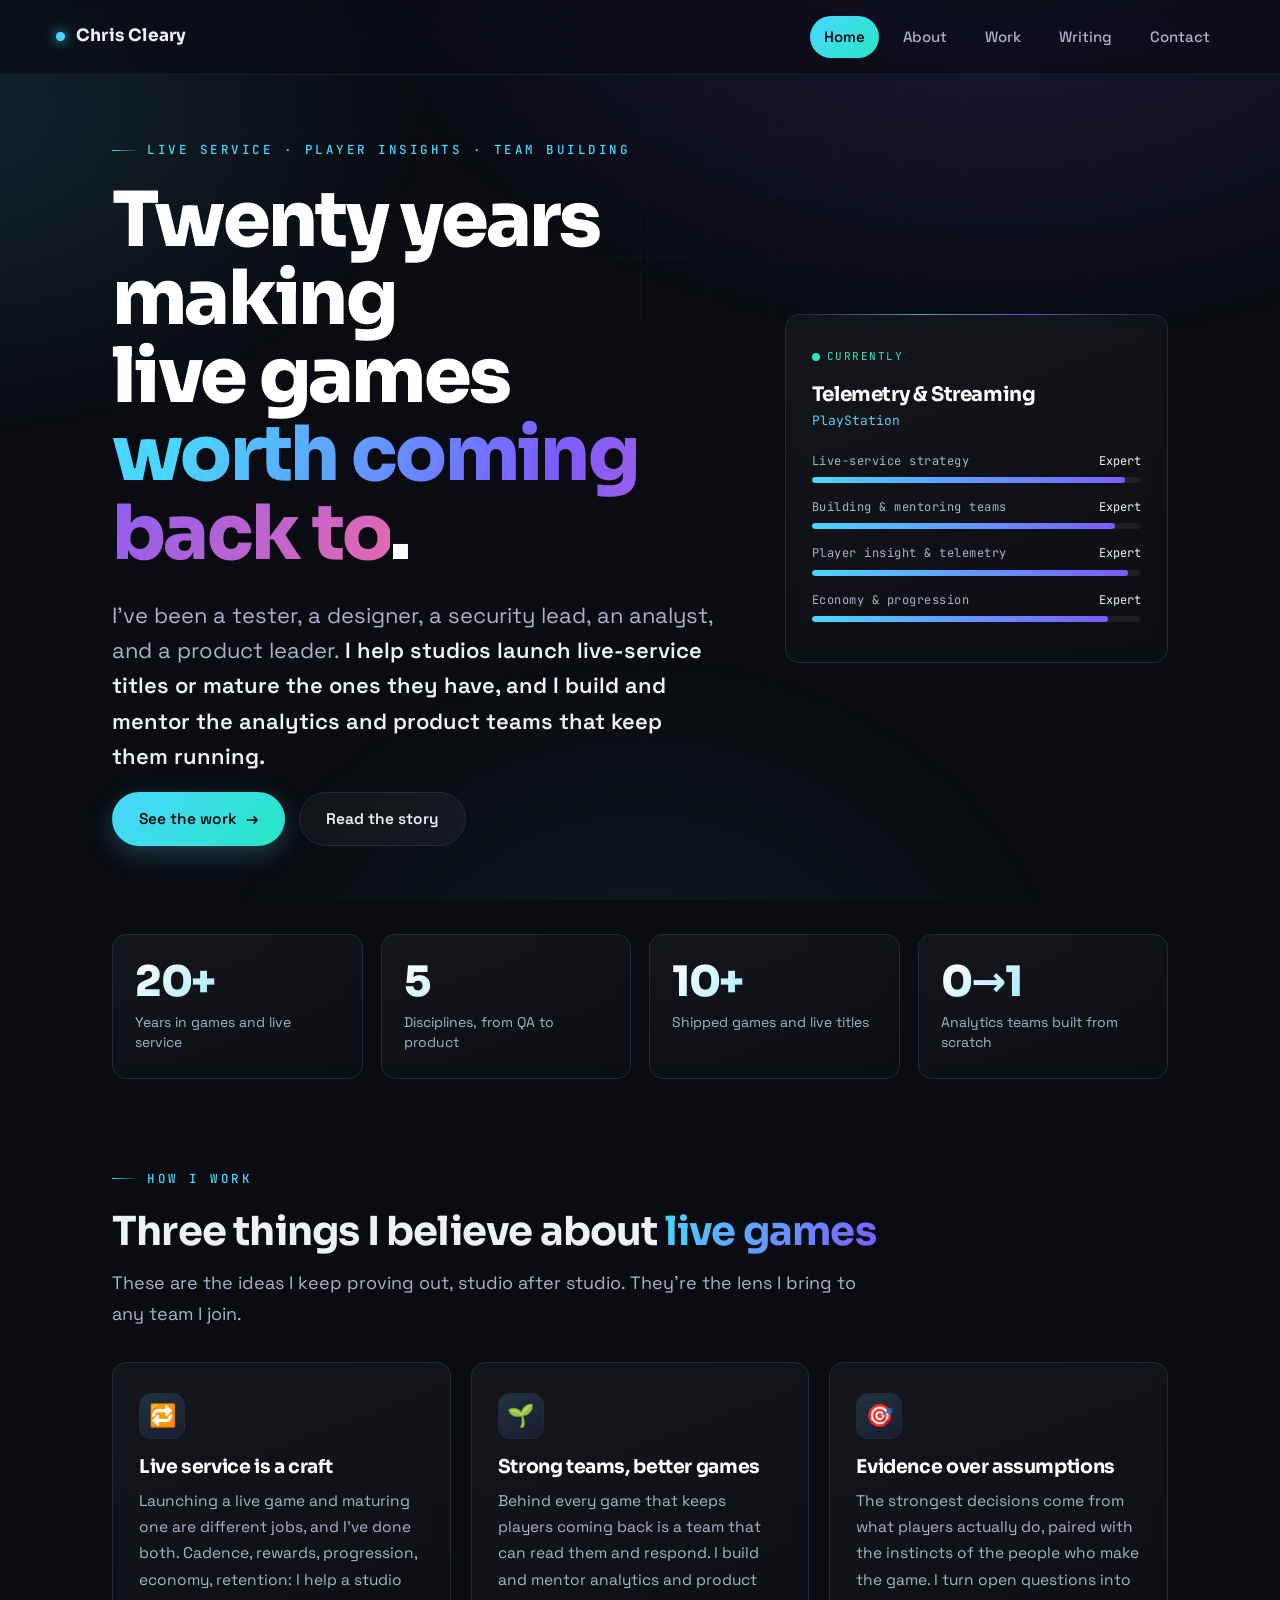
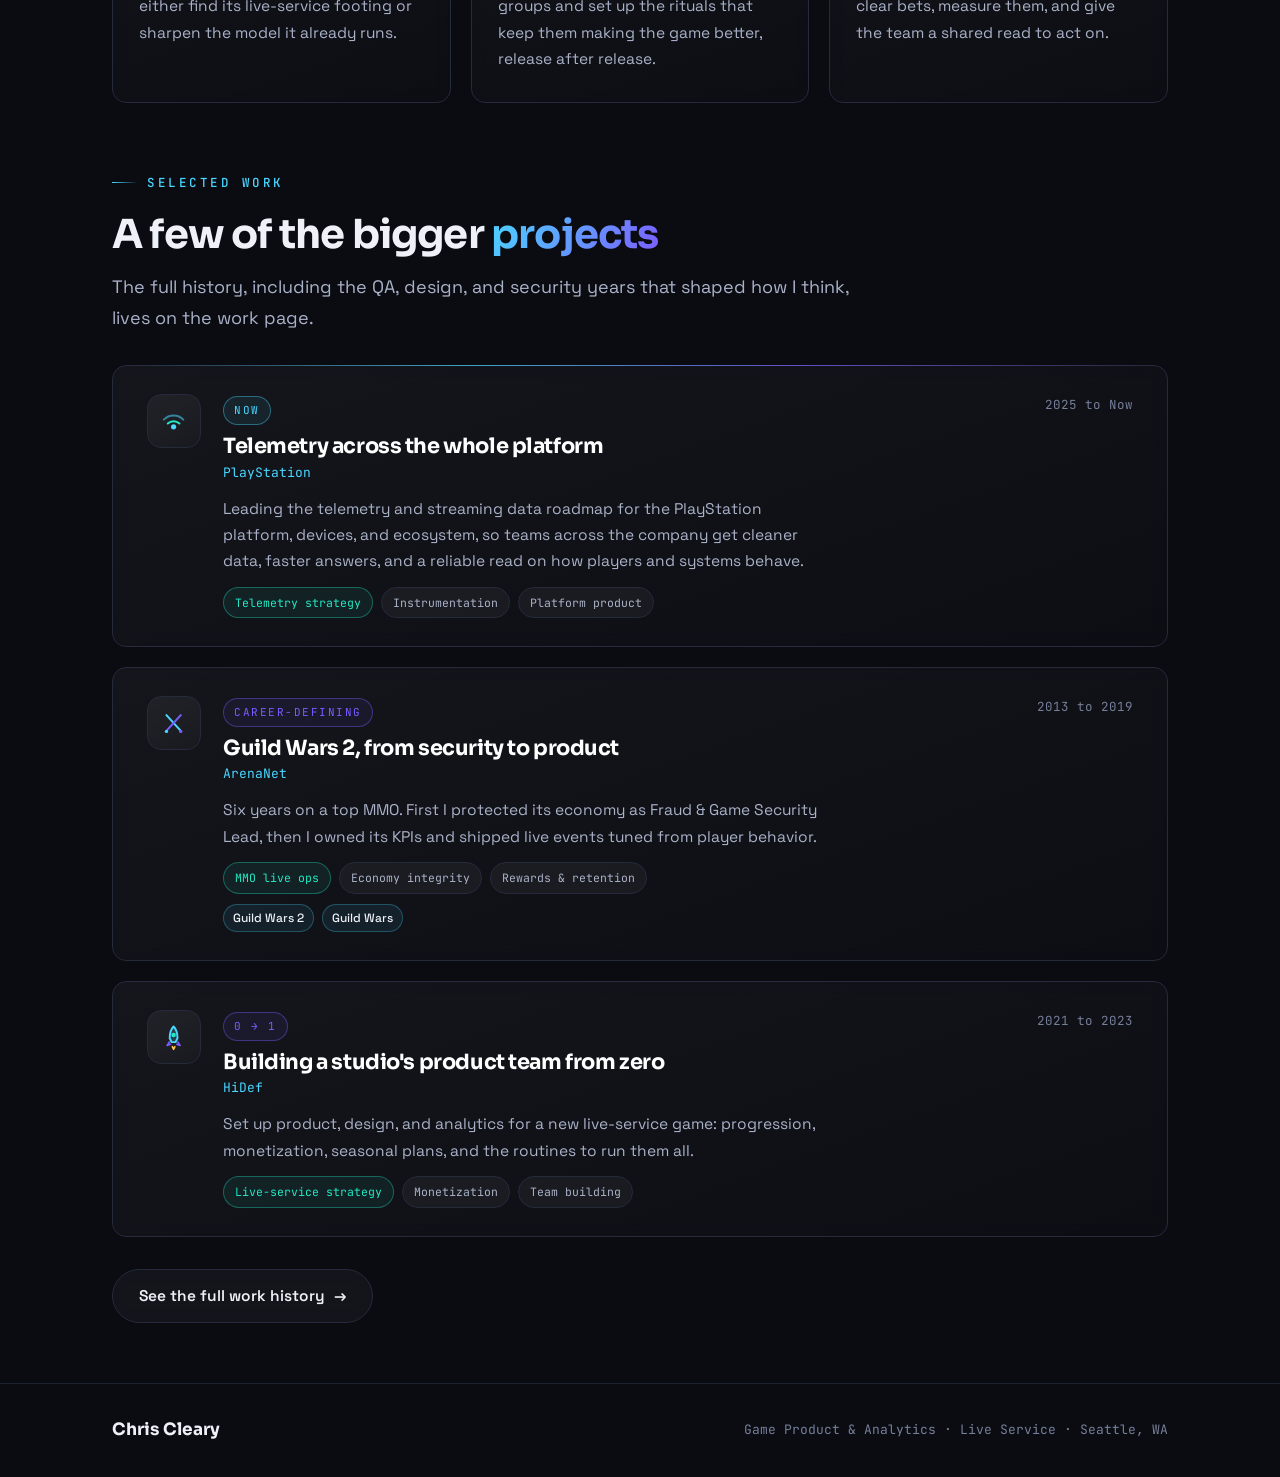
==== commit f6a43621: "Add files via upload" ====
--- a/index.html
+++ b/index.html
@@ -23,6 +23,7 @@
     <a href="index.html" class="active">Home</a>
     <a href="about.html">About</a>
     <a href="work.html">Work</a>
+    <a href="writing/">Writing</a>
     <a href="contact.html">Contact</a>
   </div>
 </nav>
